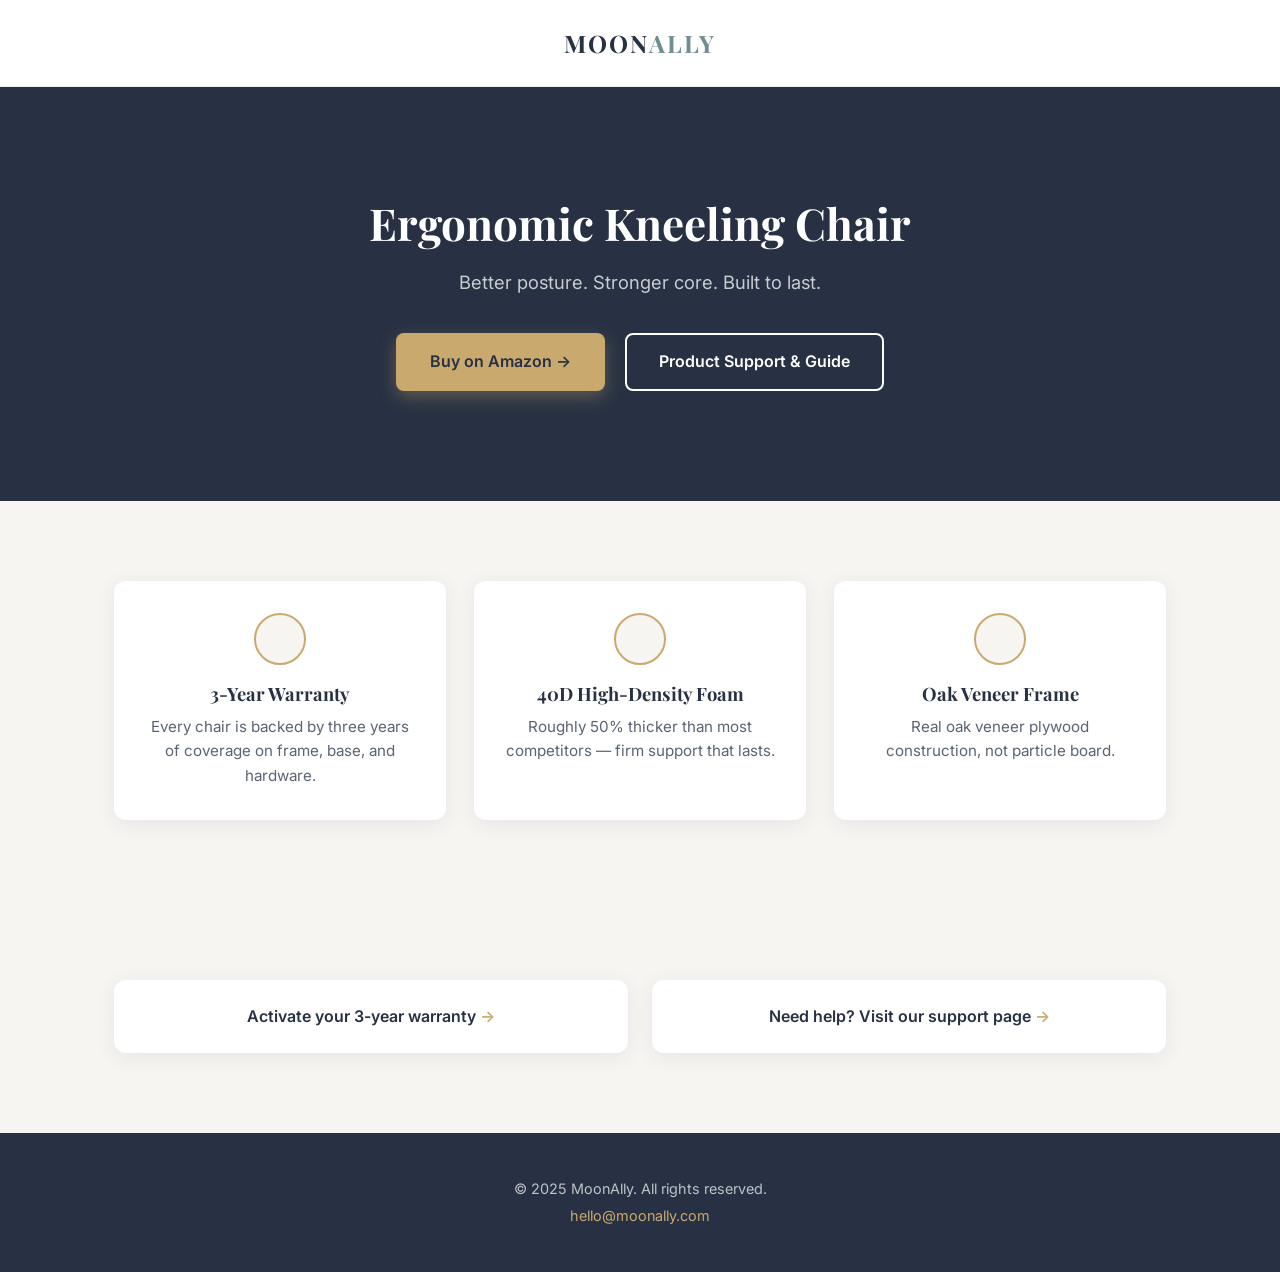
==== index.html @ c6cafbcb "initial site: homepage and support page" ====
<!DOCTYPE html>
<html lang="en">
<head>
<meta charset="UTF-8">
<meta name="viewport" content="width=device-width, initial-scale=1.0">
<title>MoonAlly — Ergonomic Kneeling Chair</title>
<meta name="description" content="MoonAlly ergonomic kneeling chairs. Better posture. Stronger core. Built to last.">
<link rel="preconnect" href="https://fonts.googleapis.com">
<link rel="preconnect" href="https://fonts.gstatic.com" crossorigin>
<link href="https://fonts.googleapis.com/css2?family=Playfair+Display:wght@600;700&family=Inter:wght@400;500;600;700&display=swap" rel="stylesheet">
<link rel="stylesheet" href="style.css">
</head>
<body>

<header class="site-header">
  <div class="container">
    <a href="/" class="logo">
      <span class="logo-moon">MOON</span><span class="logo-ally">ALLY</span>
    </a>
  </div>
</header>

<section class="hero hero-navy">
  <div class="container">
    <h1>Ergonomic Kneeling Chair</h1>
    <p class="subline">Better posture. Stronger core. Built to last.</p>
    <div class="cta-row">
      <a href="#" class="btn btn-primary">Buy on Amazon →</a>
      <a href="/support" class="btn btn-secondary">Product Support &amp; Guide</a>
    </div>
  </div>
</section>

<section>
  <div class="container">
    <div class="card-grid">
      <div class="card icon-card">
        <div class="icon-placeholder"></div>
        <h3>3-Year Warranty</h3>
        <p>Every chair is backed by three years of coverage on frame, base, and hardware.</p>
      </div>
      <div class="card icon-card">
        <div class="icon-placeholder"></div>
        <h3>40D High-Density Foam</h3>
        <p>Roughly 50% thicker than most competitors — firm support that lasts.</p>
      </div>
      <div class="card icon-card">
        <div class="icon-placeholder"></div>
        <h3>Oak Veneer Frame</h3>
        <p>Real oak veneer plywood construction, not particle board.</p>
      </div>
    </div>
  </div>
</section>

<section>
  <div class="container">
    <div class="link-panel">
      <a href="https://warranty.moonally.com">Activate your 3-year warranty <span>→</span></a>
      <a href="/support">Need help? Visit our support page <span>→</span></a>
    </div>
  </div>
</section>

<footer class="site-footer">
  <div class="container">
    <p>© 2025 MoonAlly. All rights reserved.</p>
    <p><a href="mailto:hello@moonally.com">hello@moonally.com</a></p>
  </div>
</footer>

</body>
</html>
---- style.css ----
/* ==========================================================================
   MoonAlly — shared stylesheet
   ========================================================================== */

:root {
  --navy: #273143;
  --sage: #708e92;
  --gold: #c9a96e;
  --bg: #f7f5f2;
  --white: #ffffff;
  --text-muted: #5a6472;
  --shadow: 0 4px 20px rgba(39, 49, 67, 0.08);
  --radius-card: 12px;
  --radius-btn: 8px;
  --max-width: 1100px;
}

* {
  box-sizing: border-box;
}

html {
  scroll-behavior: smooth;
}

body {
  margin: 0;
  font-family: "Inter", -apple-system, BlinkMacSystemFont, "Segoe UI", sans-serif;
  background: var(--bg);
  color: var(--navy);
  line-height: 1.6;
  -webkit-font-smoothing: antialiased;
}

h1, h2, h3, h4 {
  font-family: "Playfair Display", Georgia, serif;
  color: var(--navy);
  margin: 0 0 0.5em;
  line-height: 1.2;
}

p {
  margin: 0 0 1em;
  color: var(--text-muted);
}

a {
  color: inherit;
  text-decoration: none;
}

img {
  max-width: 100%;
  display: block;
}

.container {
  max-width: var(--max-width);
  margin: 0 auto;
  padding: 0 24px;
}

/* ---------- Logo ---------- */

.logo {
  font-family: "Playfair Display", Georgia, serif;
  font-weight: 700;
  font-size: 1.5rem;
  letter-spacing: 0.08em;
  display: inline-flex;
}

.logo .logo-moon {
  color: var(--navy);
}

.logo .logo-ally {
  color: var(--sage);
}

.logo img {
  height: 40px;
  width: auto;
}

/* ---------- Header ---------- */

.site-header {
  background: var(--white);
  padding: 24px 0;
  border-bottom: 1px solid rgba(39, 49, 67, 0.08);
}

.site-header .container {
  display: flex;
  align-items: center;
  justify-content: center;
  position: relative;
  flex-wrap: wrap;
  gap: 16px;
}

.site-header .header-nav {
  position: absolute;
  right: 24px;
  top: 50%;
  transform: translateY(-50%);
  display: flex;
  gap: 28px;
  font-size: 0.95rem;
  font-weight: 500;
}

.site-header .header-nav a {
  color: var(--navy);
  transition: color 0.2s ease;
}

.site-header .header-nav a:hover {
  color: var(--sage);
}

@media (max-width: 640px) {
  .site-header .header-nav {
    position: static;
    transform: none;
    justify-content: center;
    width: 100%;
  }
}

/* ---------- Buttons ---------- */

.btn {
  display: inline-block;
  padding: 14px 32px;
  border-radius: var(--radius-btn);
  font-weight: 600;
  font-size: 1rem;
  text-align: center;
  cursor: pointer;
  border: 2px solid transparent;
  transition: transform 0.15s ease, box-shadow 0.15s ease, background 0.15s ease, color 0.15s ease;
}

.btn:hover {
  transform: translateY(-2px);
}

.btn-primary {
  background: var(--gold);
  color: var(--navy);
  box-shadow: 0 6px 18px rgba(201, 169, 110, 0.35);
}

.btn-primary:hover {
  background: #d6b784;
}

.btn-secondary {
  background: transparent;
  color: var(--white);
  border-color: var(--white);
}

.btn-secondary:hover {
  background: rgba(255, 255, 255, 0.12);
}

.btn-navy {
  background: var(--navy);
  color: var(--white);
}

.btn-navy:hover {
  background: #333f56;
}

.cta-row {
  display: flex;
  gap: 20px;
  justify-content: center;
  flex-wrap: wrap;
  margin-top: 36px;
}

/* ---------- Hero sections ---------- */

.hero {
  padding: 110px 0;
  text-align: center;
}

.hero-navy {
  background: var(--navy);
  color: var(--white);
}

.hero-navy h1 {
  color: var(--white);
}

.hero-navy p {
  color: rgba(255, 255, 255, 0.75);
}

.hero-sage {
  background: var(--sage);
  color: var(--white);
}

.hero-sage h1 {
  color: var(--white);
}

.hero-sage p {
  color: rgba(255, 255, 255, 0.9);
}

.hero h1 {
  font-size: 2.75rem;
  margin-bottom: 0.4em;
}

.hero .subline {
  font-size: 1.15rem;
  max-width: 560px;
  margin: 0 auto;
}

/* ---------- Sections ---------- */

section {
  padding: 80px 0;
}

.section-heading {
  text-align: center;
  margin-bottom: 56px;
}

.section-heading h2 {
  font-size: 2rem;
  margin-bottom: 12px;
}

.section-heading p {
  max-width: 600px;
  margin: 0 auto;
}

.section-dark {
  background: var(--navy);
  color: var(--white);
}

.section-dark .section-heading h2,
.section-dark .section-heading p {
  color: var(--white);
}

.section-dark .section-heading p {
  color: rgba(255, 255, 255, 0.7);
}

.section-sage {
  background: var(--sage);
  color: var(--white);
}

/* ---------- Cards ---------- */

.card-grid {
  display: grid;
  grid-template-columns: repeat(3, 1fr);
  gap: 28px;
}

@media (max-width: 800px) {
  .card-grid {
    grid-template-columns: 1fr;
  }
}

.card {
  background: var(--white);
  border-radius: var(--radius-card);
  box-shadow: var(--shadow);
  padding: 32px 28px;
}

.card h3 {
  font-size: 1.15rem;
  margin-bottom: 10px;
}

.card p {
  margin-bottom: 0;
  font-size: 0.95rem;
}

/* icon card placeholders */

.icon-placeholder {
  width: 52px;
  height: 52px;
  border-radius: 50%;
  background: var(--bg);
  border: 2px solid var(--gold);
  margin: 0 auto 18px;
}

.icon-card {
  text-align: center;
}

/* stat cards (research section) */

.stat-card {
  background: rgba(255, 255, 255, 0.06);
  border: 1px solid rgba(255, 255, 255, 0.15);
  border-radius: var(--radius-card);
  padding: 36px 24px;
  text-align: center;
}

.stat-card .stat-number {
  font-family: "Playfair Display", Georgia, serif;
  font-size: 2.75rem;
  color: var(--gold);
  margin-bottom: 8px;
}

.stat-card .stat-label {
  font-weight: 600;
  color: var(--white);
  margin-bottom: 6px;
}

.stat-card .stat-source {
  font-size: 0.82rem;
  color: rgba(255, 255, 255, 0.6);
  margin-bottom: 0;
}

/* step cards (getting started) */

.step-card .step-label {
  display: inline-block;
  background: var(--bg);
  color: var(--sage);
  font-weight: 700;
  font-size: 0.78rem;
  letter-spacing: 0.06em;
  text-transform: uppercase;
  padding: 6px 14px;
  border-radius: 999px;
  margin-bottom: 16px;
}

/* image placeholders */

.image-placeholder {
  background: linear-gradient(135deg, var(--sage) 0%, var(--navy) 100%);
  border-radius: var(--radius-card);
  min-height: 220px;
}

/* ---------- Links section (homepage) ---------- */

.link-panel {
  display: flex;
  gap: 24px;
  flex-wrap: wrap;
  justify-content: center;
}

.link-panel a {
  background: var(--white);
  border-radius: var(--radius-card);
  box-shadow: var(--shadow);
  padding: 24px 32px;
  font-weight: 600;
  color: var(--navy);
  flex: 1 1 320px;
  text-align: center;
  transition: transform 0.15s ease, box-shadow 0.15s ease;
}

.link-panel a:hover {
  transform: translateY(-3px);
  box-shadow: 0 8px 26px rgba(39, 49, 67, 0.14);
}

.link-panel a span {
  color: var(--gold);
}

/* ---------- Specs grid ---------- */

.specs-grid {
  display: grid;
  grid-template-columns: repeat(2, 1fr);
  gap: 1px;
  background: rgba(39, 49, 67, 0.1);
  border-radius: var(--radius-card);
  overflow: hidden;
  box-shadow: var(--shadow);
}

@media (max-width: 700px) {
  .specs-grid {
    grid-template-columns: 1fr;
  }
}

.spec-item {
  background: var(--white);
  padding: 22px 28px;
  display: flex;
  justify-content: space-between;
  align-items: baseline;
  gap: 16px;
}

.spec-item .spec-label {
  font-weight: 600;
  color: var(--navy);
}

.spec-item .spec-value {
  color: var(--text-muted);
  text-align: right;
}

/* ---------- FAQ accordion ---------- */

.faq-list {
  max-width: 800px;
  margin: 0 auto;
}

.faq-item {
  background: var(--white);
  border-radius: var(--radius-card);
  box-shadow: var(--shadow);
  margin-bottom: 14px;
  overflow: hidden;
}

.faq-question {
  width: 100%;
  background: none;
  border: none;
  text-align: left;
  padding: 22px 28px;
  font-family: "Inter", sans-serif;
  font-size: 1.02rem;
  font-weight: 600;
  color: var(--navy);
  cursor: pointer;
  display: flex;
  justify-content: space-between;
  align-items: center;
  gap: 16px;
}

.faq-question .faq-icon {
  flex-shrink: 0;
  width: 24px;
  height: 24px;
  border-radius: 50%;
  background: var(--bg);
  color: var(--sage);
  display: flex;
  align-items: center;
  justify-content: center;
  font-size: 1.1rem;
  transition: transform 0.25s ease, background 0.25s ease, color 0.25s ease;
}

.faq-item.active .faq-question .faq-icon {
  transform: rotate(45deg);
  background: var(--gold);
  color: var(--navy);
}

.faq-answer {
  max-height: 0;
  overflow: hidden;
  transition: max-height 0.3s ease, padding 0.3s ease;
  padding: 0 28px;
}

.faq-item.active .faq-answer {
  padding: 0 28px 24px;
}

.faq-answer p {
  margin: 0;
  font-size: 0.96rem;
}

/* ---------- Contact section ---------- */

.contact-section {
  text-align: center;
}

.contact-section h2 {
  color: var(--white);
}

.contact-section .contact-links {
  display: flex;
  gap: 20px;
  justify-content: center;
  flex-wrap: wrap;
  margin-top: 32px;
}

/* ---------- Footer ---------- */

.site-footer {
  background: var(--navy);
  color: rgba(255, 255, 255, 0.7);
  text-align: center;
  padding: 40px 0;
  font-size: 0.9rem;
}

.site-footer a {
  color: var(--gold);
}

.site-footer p {
  color: rgba(255, 255, 255, 0.7);
  margin: 4px 0;
}

/* ---------- Utility ---------- */

.text-center {
  text-align: center;
}

@media (max-width: 640px) {
  .hero {
    padding: 72px 0;
  }
  .hero h1 {
    font-size: 2.1rem;
  }
  section {
    padding: 56px 0;
  }
}
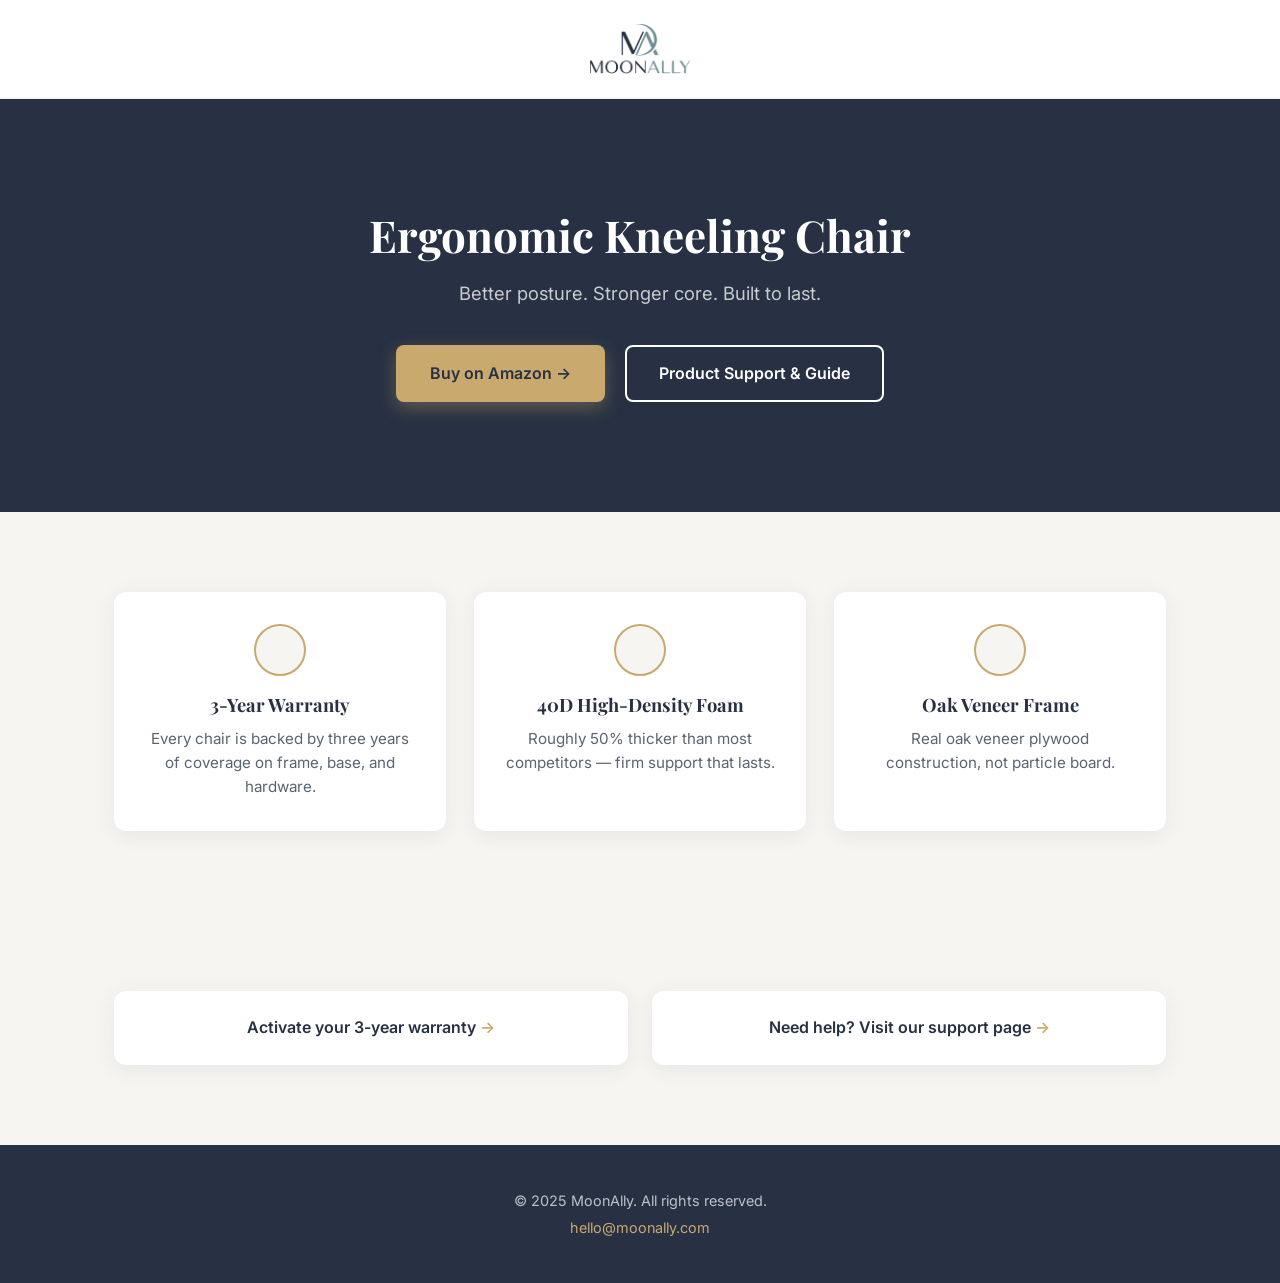
==== commit 5b3f379a: "Replace text logo with logo.png image" ====
--- a/index.html
+++ b/index.html
@@ -15,7 +15,7 @@
 <header class="site-header">
   <div class="container">
     <a href="/" class="logo">
-      <span class="logo-moon">MOON</span><span class="logo-ally">ALLY</span>
+      <img src="/assets/logo.png" alt="MoonAlly" style="height: 50px;">
     </a>
   </div>
 </header>
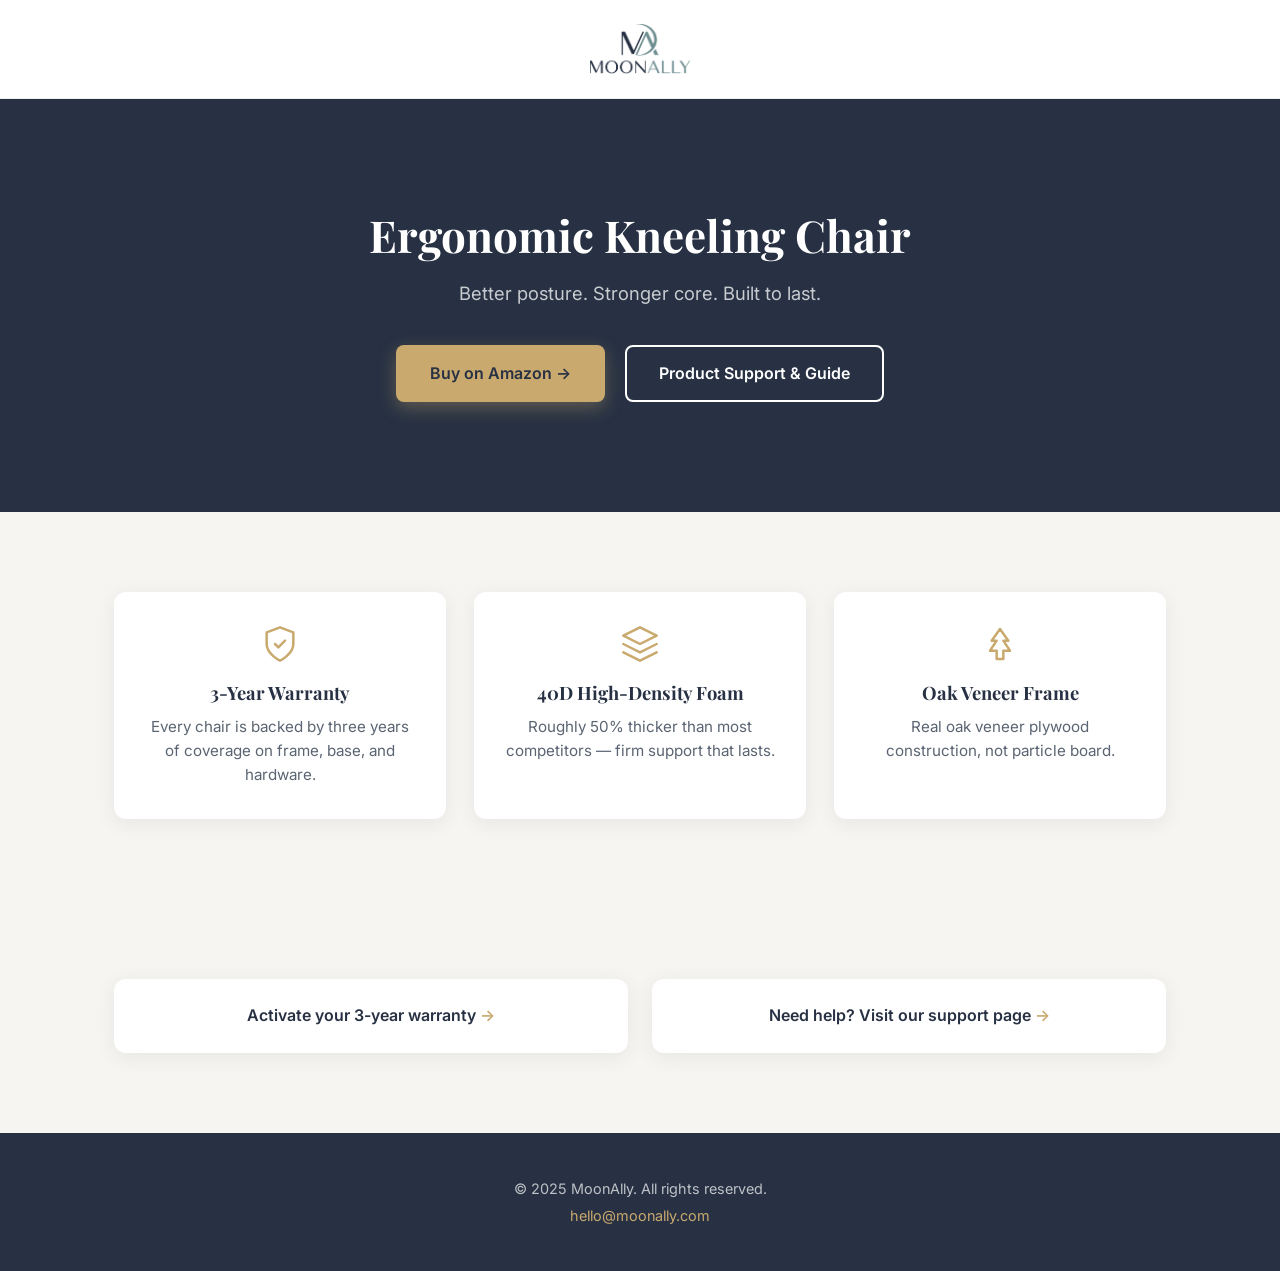
==== commit adb47fe8: "Replace icon placeholders with inline SVG icons" ====
--- a/index.html
+++ b/index.html
@@ -5,6 +5,7 @@
 <meta name="viewport" content="width=device-width, initial-scale=1.0">
 <title>MoonAlly — Ergonomic Kneeling Chair</title>
 <meta name="description" content="MoonAlly ergonomic kneeling chairs. Better posture. Stronger core. Built to last.">
+<link rel="icon" type="image/png" href="/assets/favicon.png">
 <link rel="preconnect" href="https://fonts.googleapis.com">
 <link rel="preconnect" href="https://fonts.gstatic.com" crossorigin>
 <link href="https://fonts.googleapis.com/css2?family=Playfair+Display:wght@600;700&family=Inter:wght@400;500;600;700&display=swap" rel="stylesheet">
@@ -35,17 +36,26 @@
   <div class="container">
     <div class="card-grid">
       <div class="card icon-card">
-        <div class="icon-placeholder"></div>
+        <svg class="icon-svg" xmlns="http://www.w3.org/2000/svg" width="40" height="40" viewBox="0 0 24 24" fill="none" stroke="#c9a96e" stroke-width="1.5" stroke-linecap="round" stroke-linejoin="round">
+          <path d="M12 22s8-4 8-10V5l-8-3-8 3v7c0 6 8 10 8 10z"></path>
+          <polyline points="9 12 11 14 15 10"></polyline>
+        </svg>
         <h3>3-Year Warranty</h3>
         <p>Every chair is backed by three years of coverage on frame, base, and hardware.</p>
       </div>
       <div class="card icon-card">
-        <div class="icon-placeholder"></div>
+        <svg class="icon-svg" xmlns="http://www.w3.org/2000/svg" width="40" height="40" viewBox="0 0 24 24" fill="none" stroke="#c9a96e" stroke-width="1.5" stroke-linecap="round" stroke-linejoin="round">
+          <polygon points="12 2 2 7 12 12 22 7 12 2"></polygon>
+          <polyline points="2 17 12 22 22 17"></polyline>
+          <polyline points="2 12 12 17 22 12"></polyline>
+        </svg>
         <h3>40D High-Density Foam</h3>
         <p>Roughly 50% thicker than most competitors — firm support that lasts.</p>
       </div>
       <div class="card icon-card">
-        <div class="icon-placeholder"></div>
+        <svg class="icon-svg" xmlns="http://www.w3.org/2000/svg" width="40" height="40" viewBox="0 0 24 24" fill="none" stroke="#c9a96e" stroke-width="1.5" stroke-linecap="round" stroke-linejoin="round">
+          <path d="M12 3L7 10h3l-4 6h4v5h4v-5h4l-4-6h3L12 3z"></path>
+        </svg>
         <h3>Oak Veneer Frame</h3>
         <p>Real oak veneer plywood construction, not particle board.</p>
       </div>
--- a/style.css
+++ b/style.css
@@ -299,14 +299,10 @@
   font-size: 0.95rem;
 }
 
-/* icon card placeholders */
-
-.icon-placeholder {
-  width: 52px;
-  height: 52px;
-  border-radius: 50%;
-  background: var(--bg);
-  border: 2px solid var(--gold);
+/* icon card icons */
+
+.icon-svg {
+  display: block;
   margin: 0 auto 18px;
 }
 
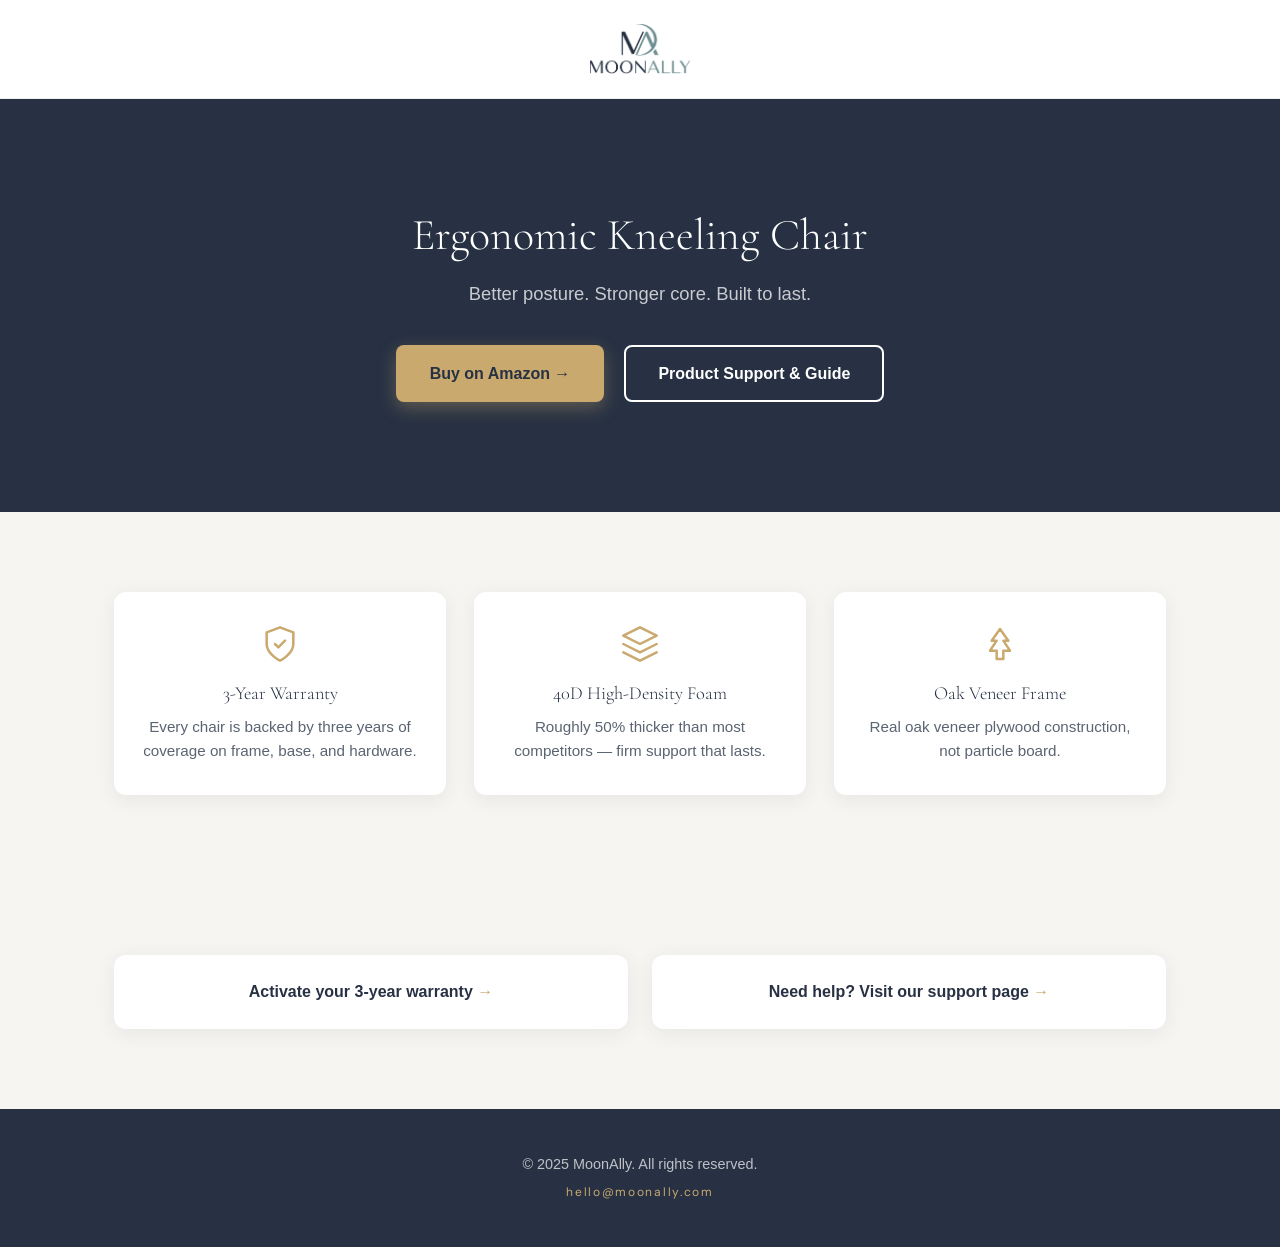
==== commit 53cc232a: "Update typography: Cormorant Garamond headings, DM Sans nav/footer links" ====
--- a/index.html
+++ b/index.html
@@ -6,9 +6,6 @@
 <title>MoonAlly — Ergonomic Kneeling Chair</title>
 <meta name="description" content="MoonAlly ergonomic kneeling chairs. Better posture. Stronger core. Built to last.">
 <link rel="icon" type="image/png" href="/assets/favicon.png">
-<link rel="preconnect" href="https://fonts.googleapis.com">
-<link rel="preconnect" href="https://fonts.gstatic.com" crossorigin>
-<link href="https://fonts.googleapis.com/css2?family=Playfair+Display:wght@600;700&family=Inter:wght@400;500;600;700&display=swap" rel="stylesheet">
 <link rel="stylesheet" href="style.css">
 </head>
 <body>
--- a/style.css
+++ b/style.css
@@ -1,6 +1,8 @@
 /* ==========================================================================
    MoonAlly — shared stylesheet
    ========================================================================== */
+
+@import url('https://fonts.googleapis.com/css2?family=Cormorant+Garamond:ital,wght@0,300;0,400;1,300;1,400&family=DM+Sans:wght@400;500&display=swap');
 
 :root {
   --navy: #273143;
@@ -32,8 +34,16 @@
   -webkit-font-smoothing: antialiased;
 }
 
-h1, h2, h3, h4 {
-  font-family: "Playfair Display", Georgia, serif;
+h1, h2, h3 {
+  font-family: 'Cormorant Garamond', serif;
+  font-weight: 300;
+  color: var(--navy);
+  margin: 0 0 0.5em;
+  line-height: 1.2;
+}
+
+h4 {
+  font-family: Georgia, serif;
   color: var(--navy);
   margin: 0 0 0.5em;
   line-height: 1.2;
@@ -107,11 +117,13 @@
   transform: translateY(-50%);
   display: flex;
   gap: 28px;
-  font-size: 0.95rem;
-  font-weight: 500;
 }
 
 .site-header .header-nav a {
+  font-family: 'DM Sans', sans-serif;
+  font-size: 12px;
+  letter-spacing: 1.7px;
+  text-transform: uppercase;
   color: var(--navy);
   transition: color 0.2s ease;
 }
@@ -526,6 +538,9 @@
 }
 
 .site-footer a {
+  font-family: 'DM Sans', sans-serif;
+  font-size: 12px;
+  letter-spacing: 1.7px;
   color: var(--gold);
 }
 
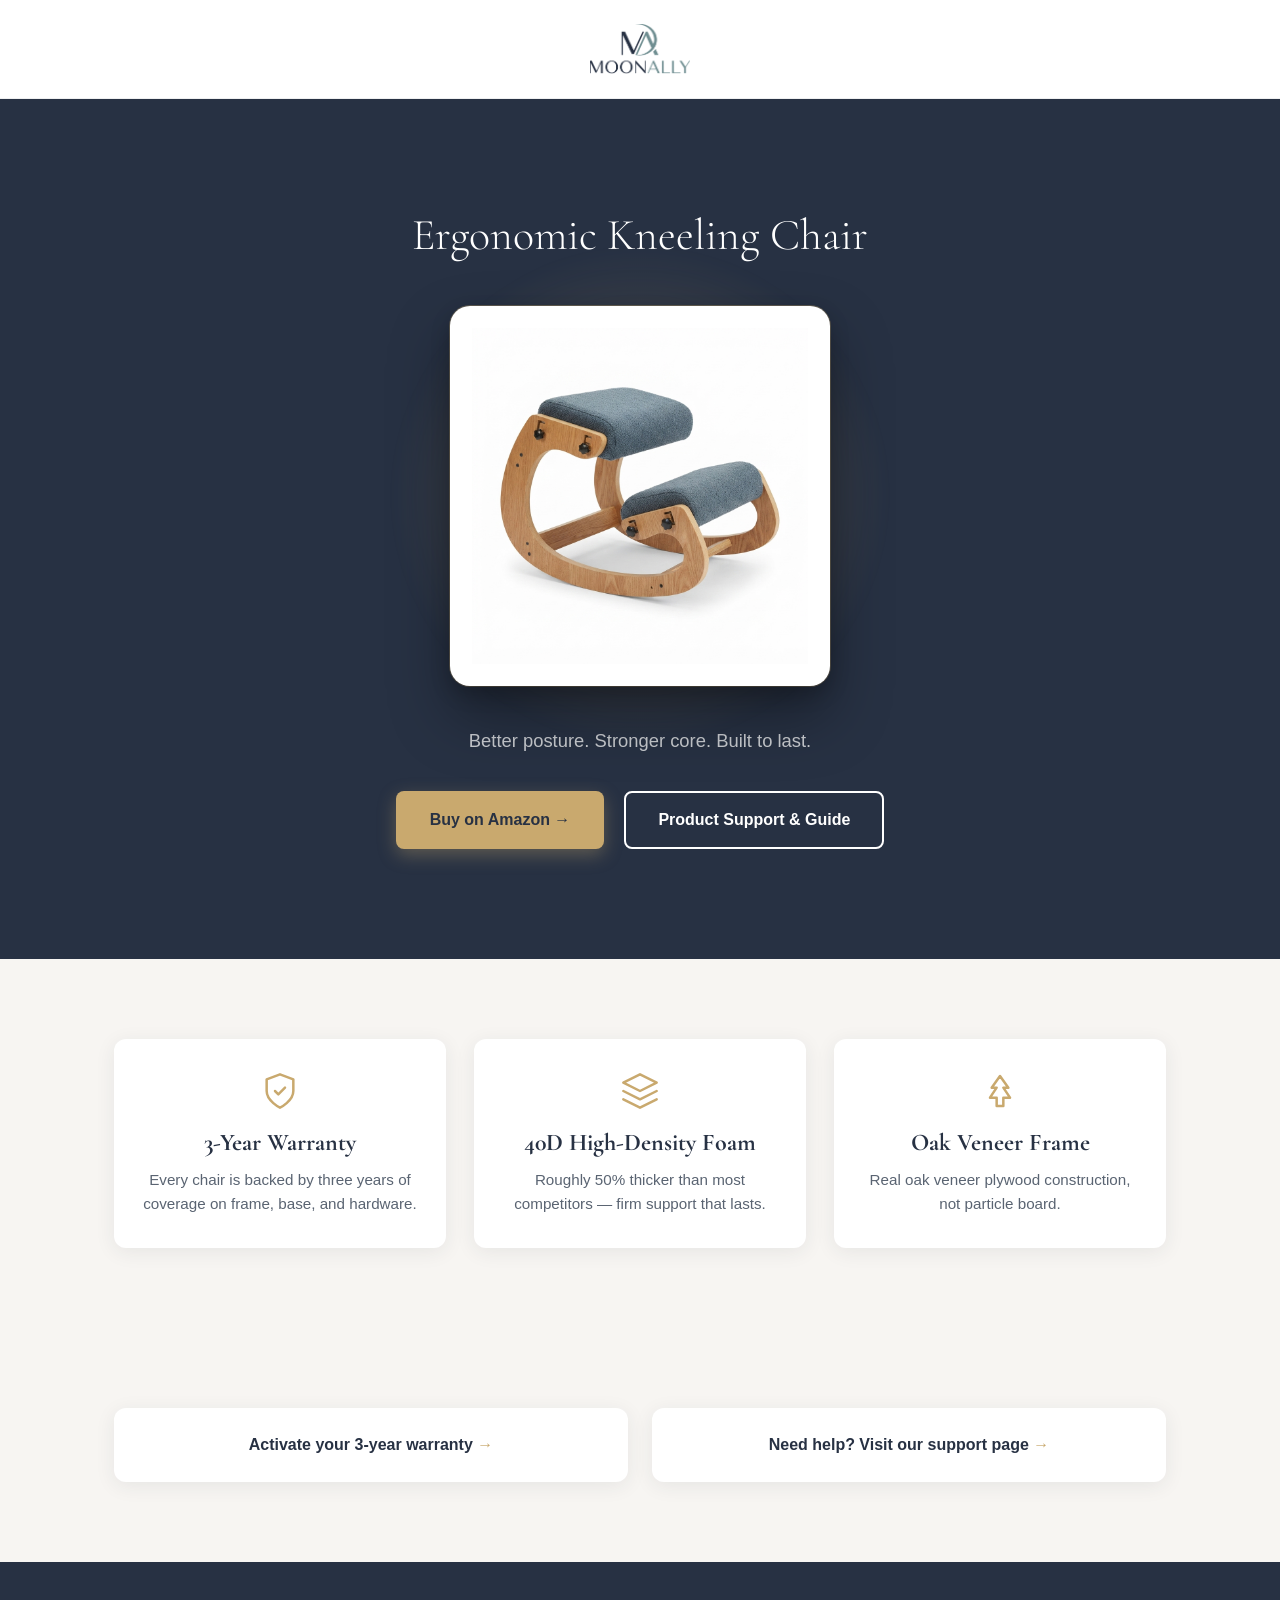
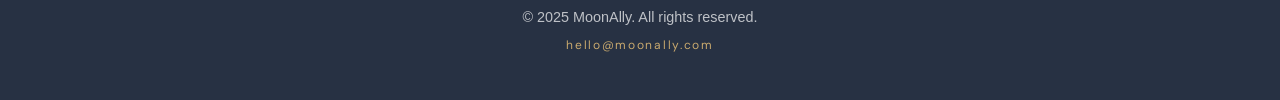
==== commit 4cfb96db: "Add product photo to hero with spotlight card treatment" ====
--- a/index.html
+++ b/index.html
@@ -21,6 +21,9 @@
 <section class="hero hero-navy">
   <div class="container">
     <h1>Ergonomic Kneeling Chair</h1>
+    <div class="hero-product">
+      <img class="hero-product-img" src="assets/product-picture.jpeg" alt="MoonAlly ergonomic kneeling chair with oak veneer frame and slate blue bouclé upholstery">
+    </div>
     <p class="subline">Better posture. Stronger core. Built to last.</p>
     <div class="cta-row">
       <a href="#" class="btn btn-primary">Buy on Amazon →</a>
--- a/style.css
+++ b/style.css
@@ -240,6 +240,47 @@
   margin: 0 auto;
 }
 
+.hero-product {
+  position: relative;
+  width: min(380px, 78%);
+  margin: 44px auto 40px;
+}
+
+.hero-product::before {
+  content: "";
+  position: absolute;
+  inset: -18%;
+  background: radial-gradient(circle, rgba(201, 169, 110, 0.32) 0%, rgba(201, 169, 110, 0) 68%);
+  filter: blur(6px);
+  z-index: 0;
+}
+
+.hero-product-img {
+  position: relative;
+  z-index: 1;
+  display: block;
+  width: 100%;
+  background: var(--white);
+  border-radius: 20px;
+  padding: 22px;
+  box-shadow:
+    0 30px 60px rgba(0, 0, 0, 0.35),
+    0 8px 20px rgba(0, 0, 0, 0.2),
+    0 0 0 1px rgba(201, 169, 110, 0.35);
+}
+
+@media (max-width: 640px) {
+  .hero-product {
+    width: min(280px, 82%);
+    margin: 32px auto 28px;
+  }
+
+  .hero-product-img {
+    padding: 16px;
+    border-radius: 16px;
+  }
+}
+
 /* ---------- Sections ---------- */
 
 section {
@@ -302,8 +343,9 @@
 }
 
 .card h3 {
-  font-size: 1.15rem;
+  font-size: 1.50rem;
   margin-bottom: 10px;
+  font-weight: 900;
 }
 
 .card p {
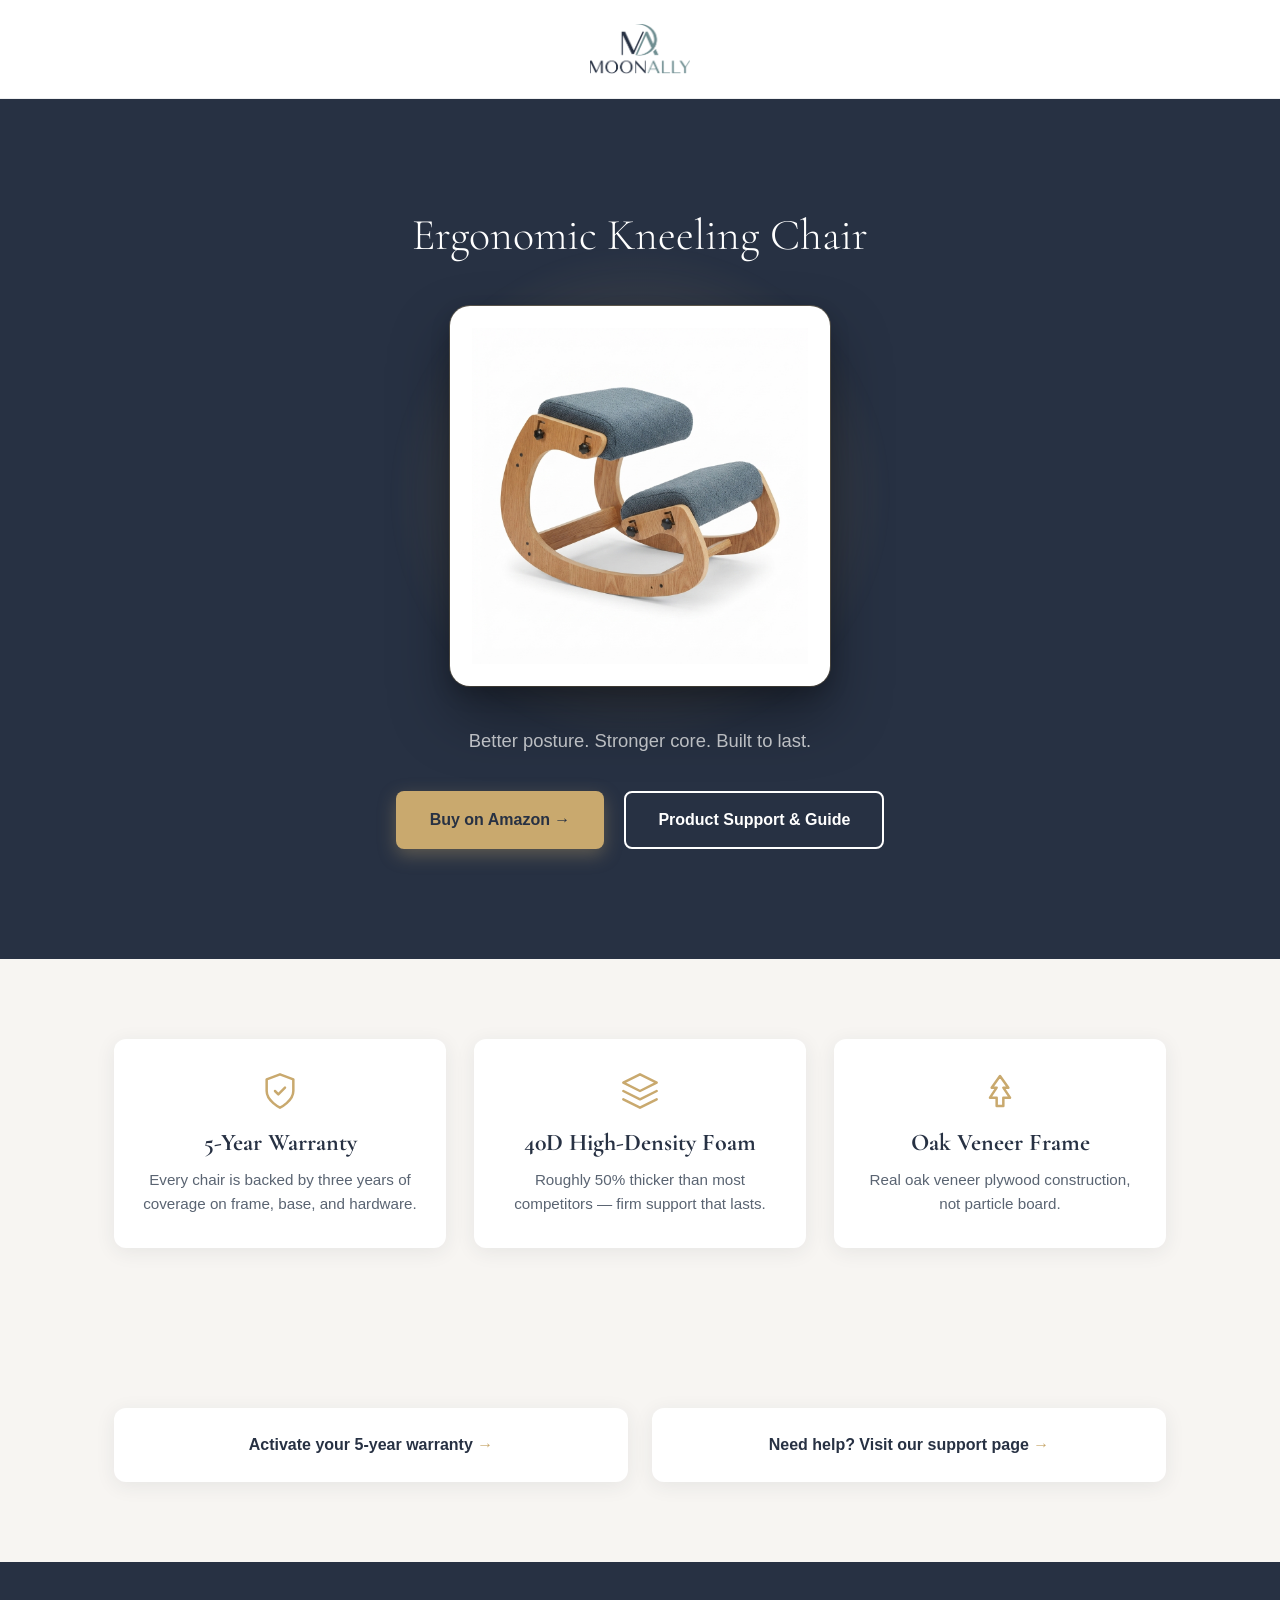
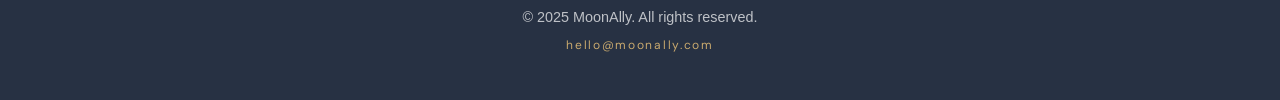
==== commit f5ad335f: "edit of warranty duration texts" ====
--- a/index.html
+++ b/index.html
@@ -40,7 +40,7 @@
           <path d="M12 22s8-4 8-10V5l-8-3-8 3v7c0 6 8 10 8 10z"></path>
           <polyline points="9 12 11 14 15 10"></polyline>
         </svg>
-        <h3>3-Year Warranty</h3>
+        <h3>5-Year Warranty</h3>
         <p>Every chair is backed by three years of coverage on frame, base, and hardware.</p>
       </div>
       <div class="card icon-card">
@@ -66,7 +66,7 @@
 <section>
   <div class="container">
     <div class="link-panel">
-      <a href="https://warranty.moonally.com">Activate your 3-year warranty <span>→</span></a>
+      <a href="https://warranty.moonally.com">Activate your 5-year warranty <span>→</span></a>
       <a href="/support">Need help? Visit our support page <span>→</span></a>
     </div>
   </div>
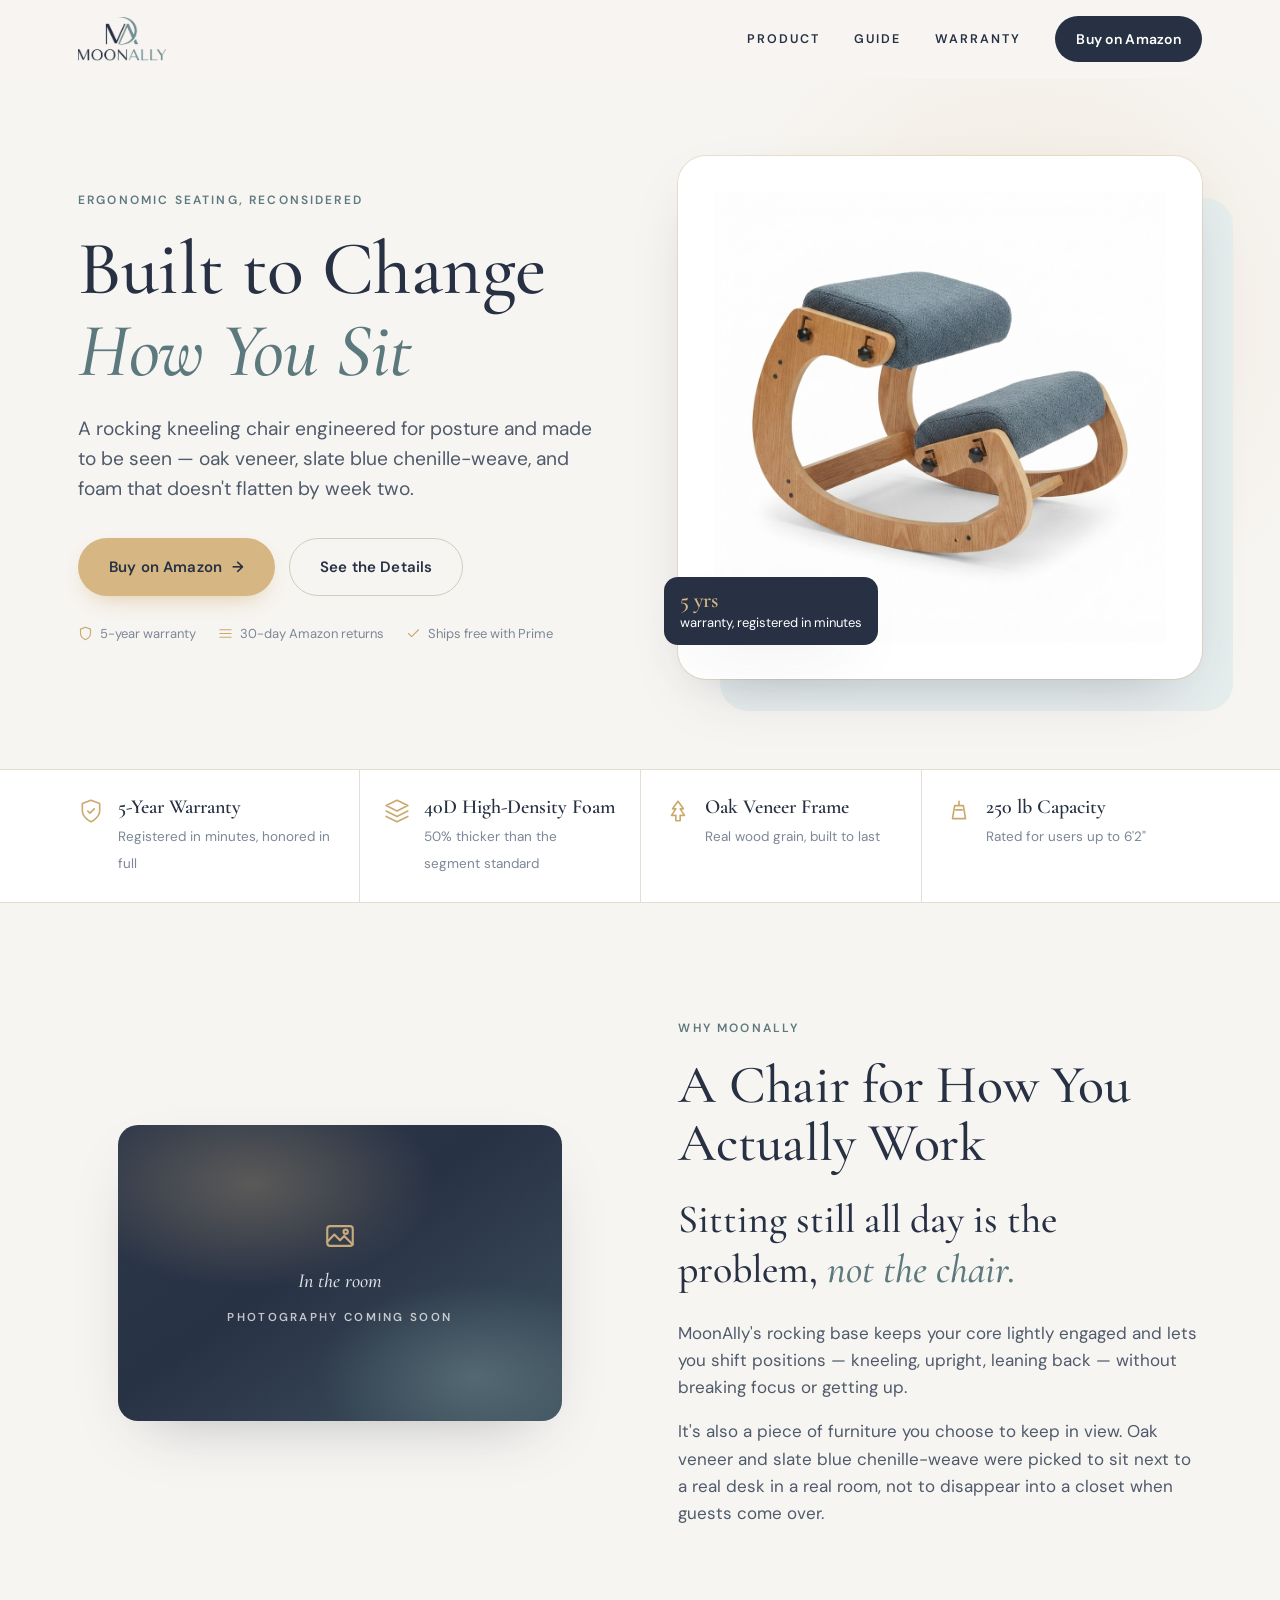
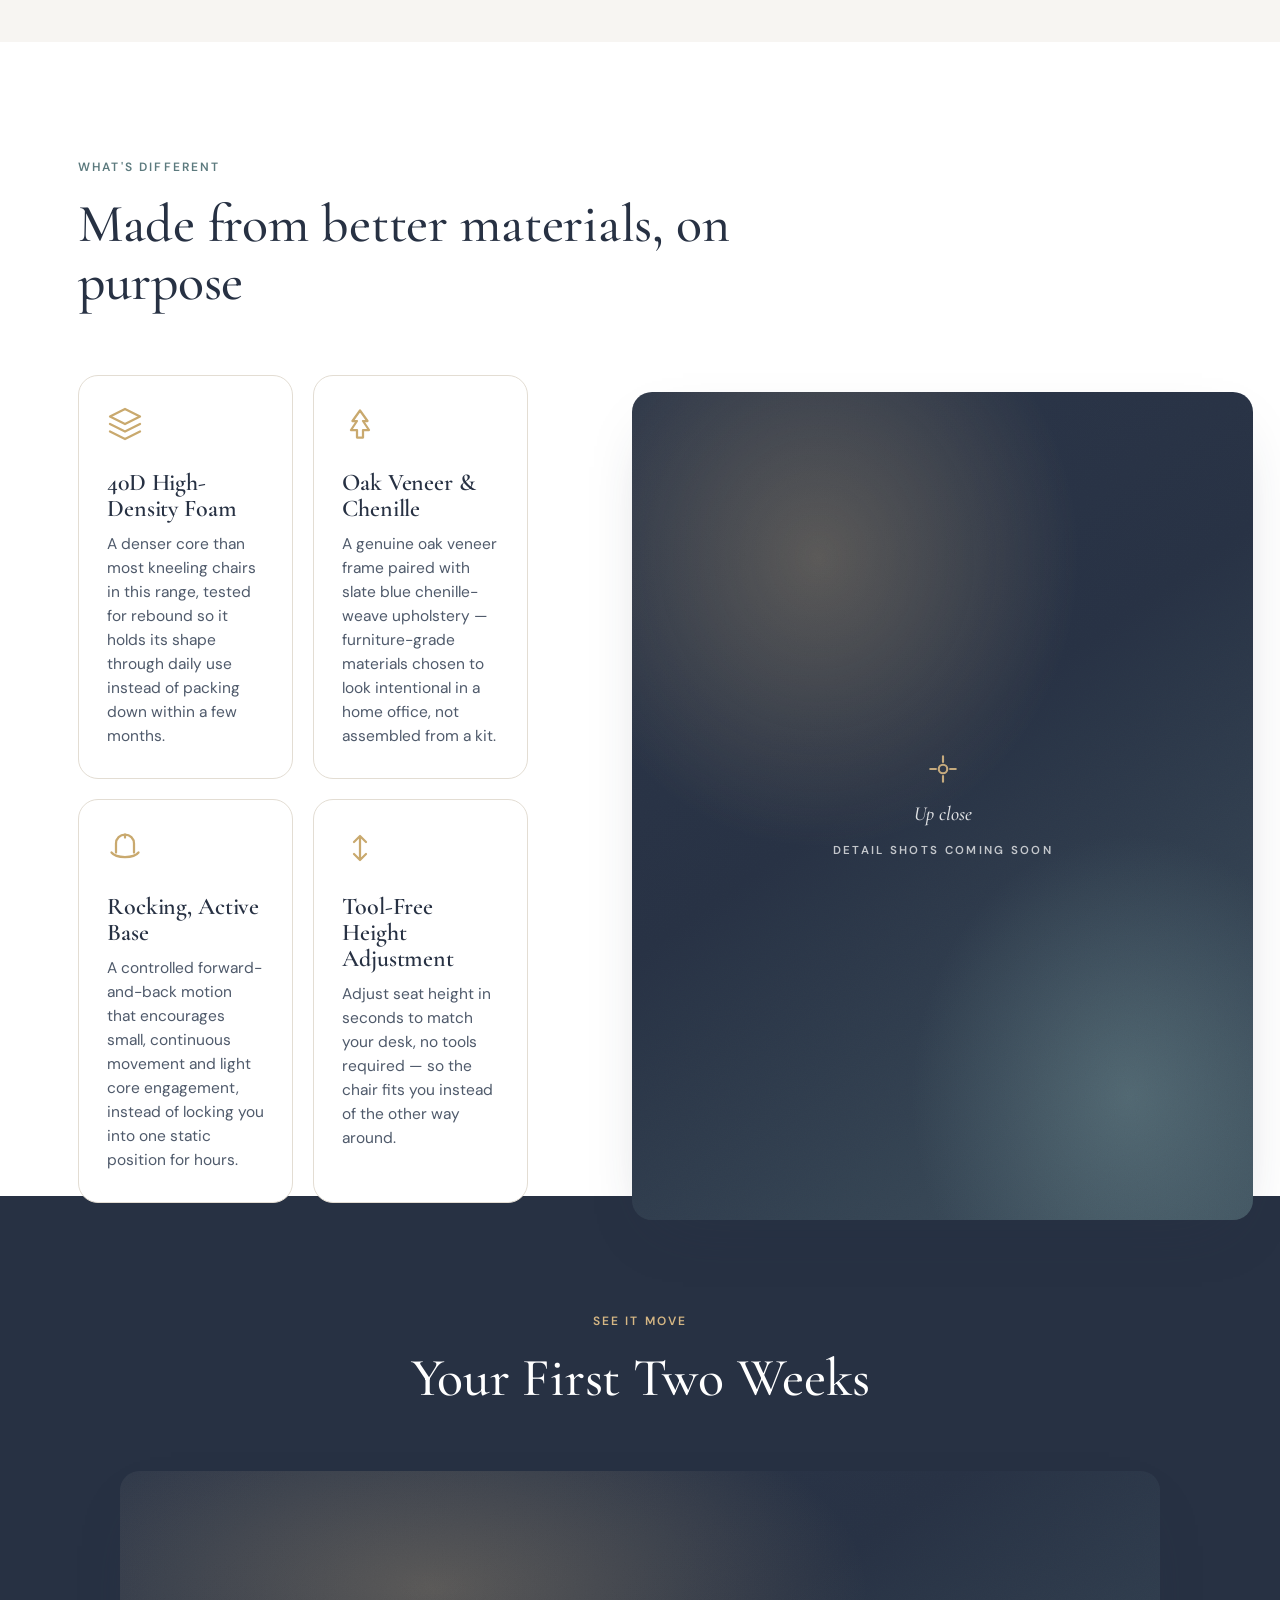
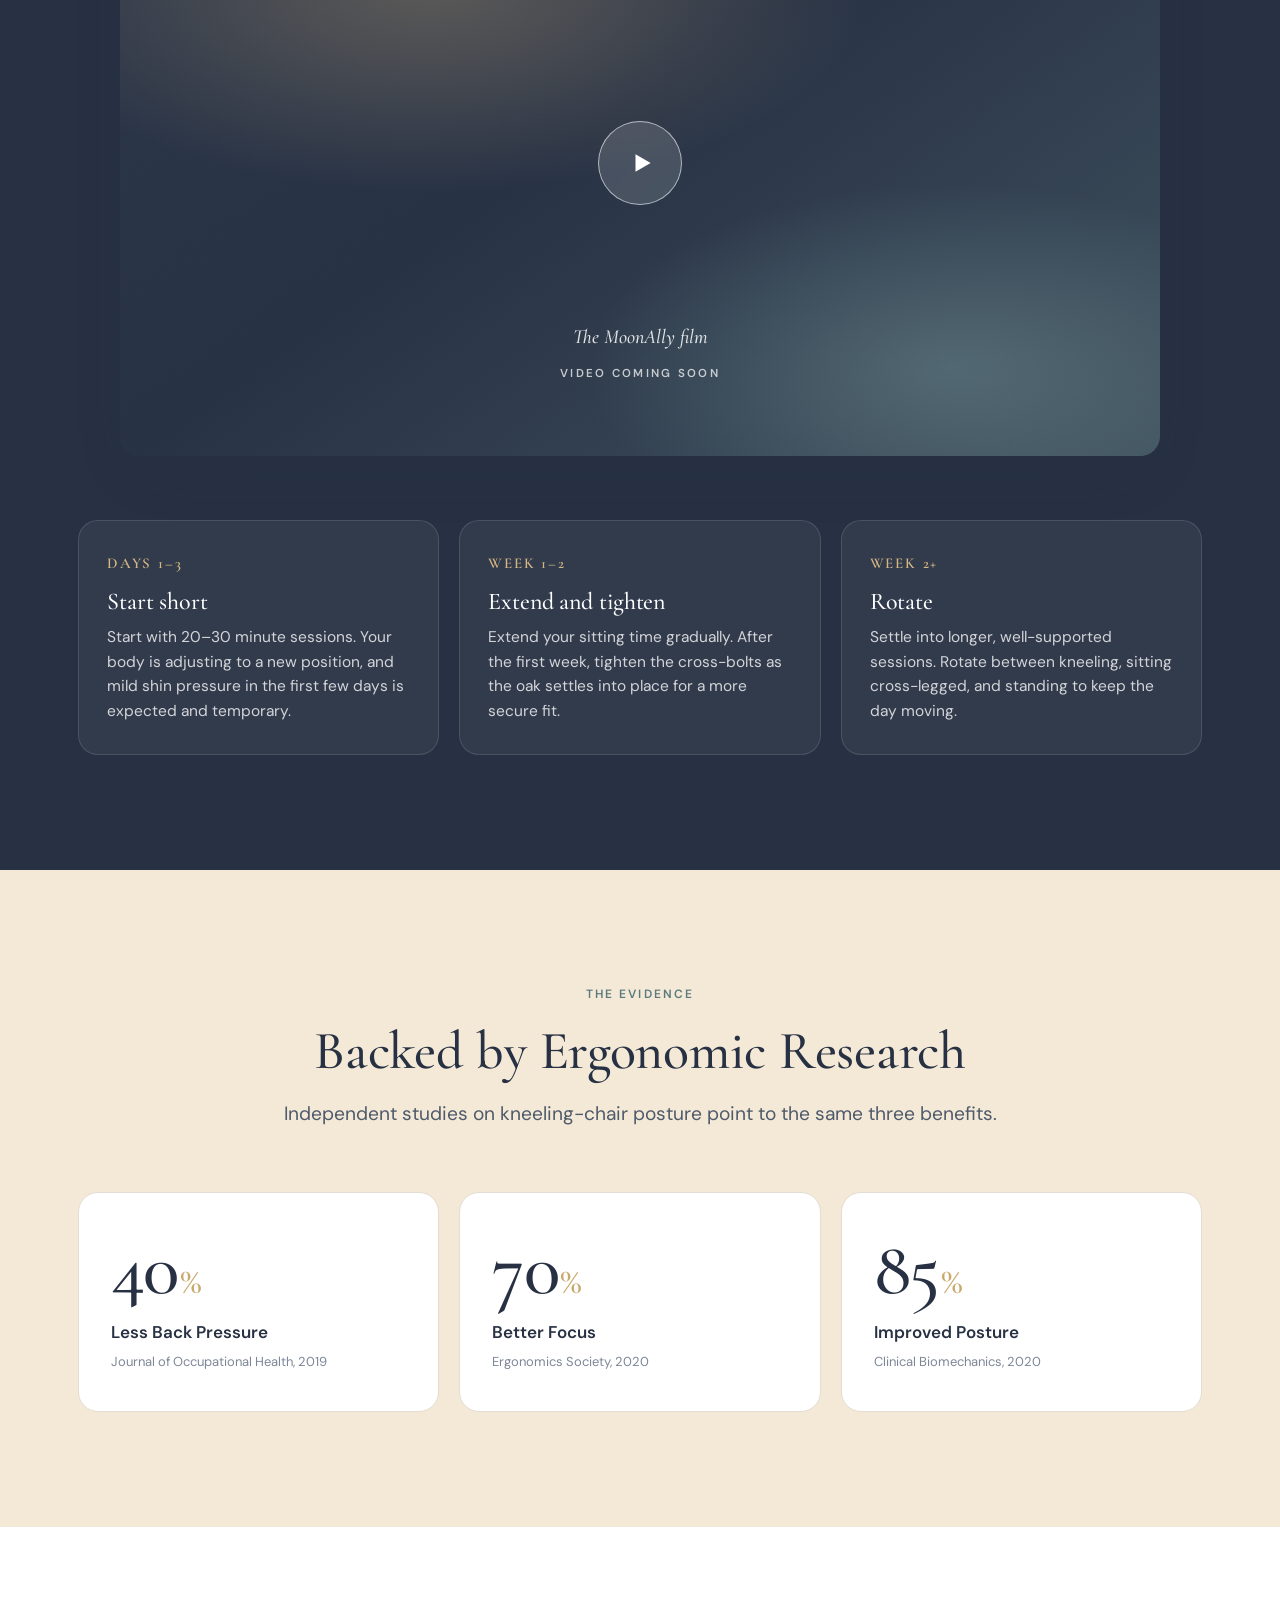
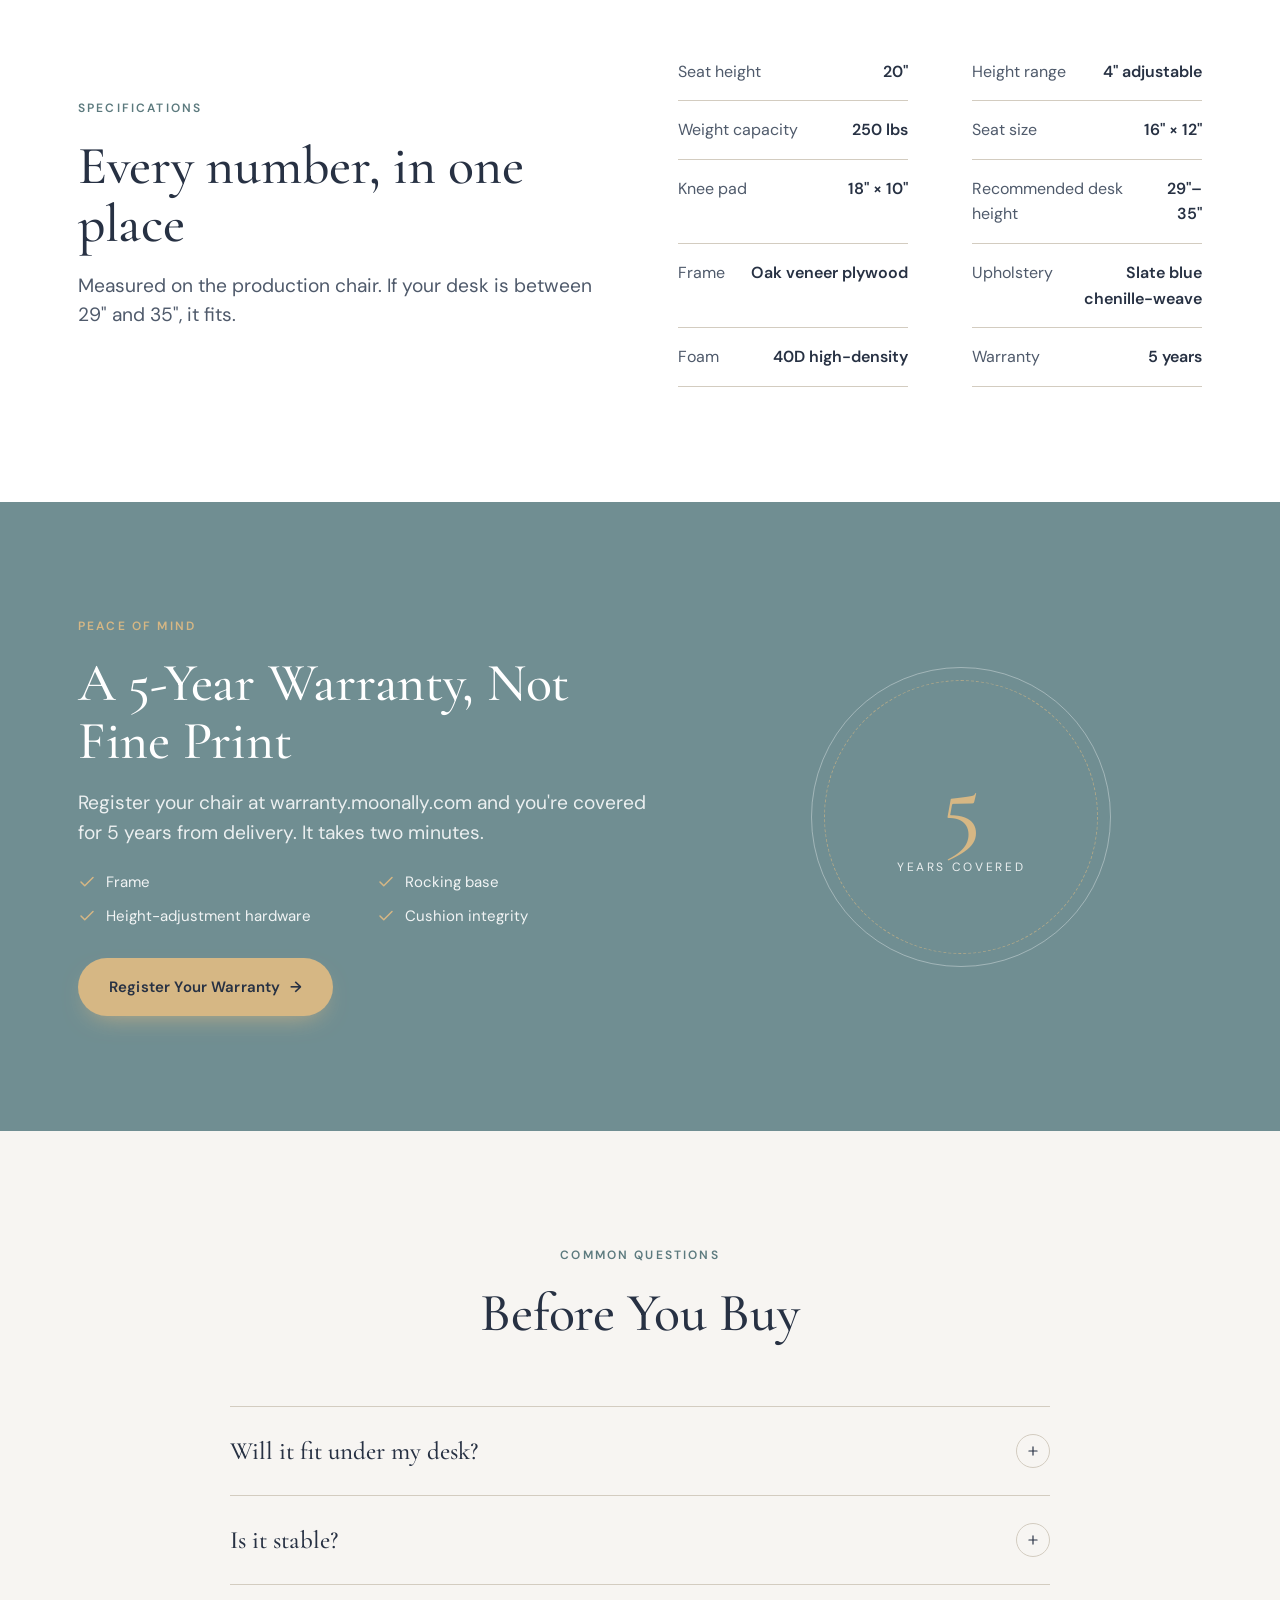
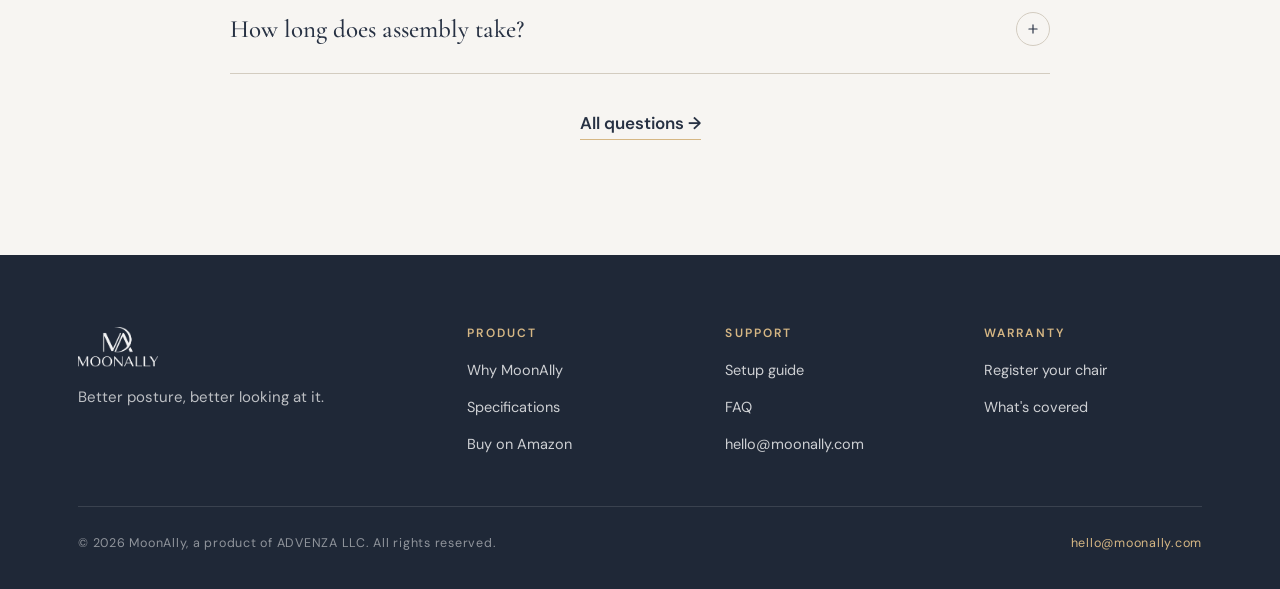
==== commit 440dbfac: "Refonte du site : design éditorial MoonAlly, copy Hugo Hook, placeholders média prêts à remplacer He" ====
--- a/index.html
+++ b/index.html
@@ -3,81 +3,244 @@
 <head>
 <meta charset="UTF-8">
 <meta name="viewport" content="width=device-width, initial-scale=1.0">
-<title>MoonAlly — Ergonomic Kneeling Chair</title>
-<meta name="description" content="MoonAlly ergonomic kneeling chairs. Better posture. Stronger core. Built to last.">
+<title>MoonAlly — Ergonomic Rocking Kneeling Chair</title>
+<meta name="description" content="A rocking kneeling chair engineered for posture and made to be seen — oak veneer frame, slate blue chenille-weave, 40D high-density foam. 5-year warranty.">
+<meta property="og:title" content="MoonAlly — Built to Change How You Sit">
+<meta property="og:description" content="Oak veneer, slate blue chenille-weave, and foam that doesn't flatten by week two. 5-year warranty.">
+<meta property="og:image" content="https://www.moonally.com/assets/product-picture.jpeg">
 <link rel="icon" type="image/png" href="/assets/favicon.png">
-<link rel="stylesheet" href="style.css">
+<link rel="stylesheet" href="/style.css?v=20260917a">
 </head>
 <body>
 
 <header class="site-header">
-  <div class="container">
-    <a href="/" class="logo">
-      <img src="/assets/logo.png" alt="MoonAlly" style="height: 50px;">
-    </a>
+  <div class="container bar">
+    <a href="/" class="logo" aria-label="MoonAlly home"><img src="/assets/logo.png" alt="MoonAlly"></a>
+    <button class="nav-toggle" aria-label="Menu" aria-expanded="false"><span></span><span></span><span></span></button>
+    <nav class="site-nav">
+      <a href="#product">Product</a>
+      <a href="/support/">Guide</a>
+      <a href="https://warranty.moonally.com">Warranty</a>
+      <a href="https://www.amazon.com/dp/B0HGMM4F28" class="btn btn-navy btn-sm" target="_blank" rel="noopener">Buy on Amazon</a>
+    </nav>
   </div>
 </header>
 
-<section class="hero hero-navy">
-  <div class="container">
-    <h1>Ergonomic Kneeling Chair</h1>
-    <div class="hero-product">
-      <img class="hero-product-img" src="assets/product-picture.jpeg" alt="MoonAlly ergonomic kneeling chair with oak veneer frame and slate blue bouclé upholstery">
-    </div>
-    <p class="subline">Better posture. Stronger core. Built to last.</p>
-    <div class="cta-row">
-      <a href="#" class="btn btn-primary">Buy on Amazon →</a>
-      <a href="/support" class="btn btn-secondary">Product Support &amp; Guide</a>
-    </div>
-  </div>
-</section>
-
-<section>
-  <div class="container">
-    <div class="card-grid">
-      <div class="card icon-card">
-        <svg class="icon-svg" xmlns="http://www.w3.org/2000/svg" width="40" height="40" viewBox="0 0 24 24" fill="none" stroke="#c9a96e" stroke-width="1.5" stroke-linecap="round" stroke-linejoin="round">
-          <path d="M12 22s8-4 8-10V5l-8-3-8 3v7c0 6 8 10 8 10z"></path>
-          <polyline points="9 12 11 14 15 10"></polyline>
-        </svg>
-        <h3>5-Year Warranty</h3>
-        <p>Every chair is backed by three years of coverage on frame, base, and hardware.</p>
-      </div>
-      <div class="card icon-card">
-        <svg class="icon-svg" xmlns="http://www.w3.org/2000/svg" width="40" height="40" viewBox="0 0 24 24" fill="none" stroke="#c9a96e" stroke-width="1.5" stroke-linecap="round" stroke-linejoin="round">
-          <polygon points="12 2 2 7 12 12 22 7 12 2"></polygon>
-          <polyline points="2 17 12 22 22 17"></polyline>
-          <polyline points="2 12 12 17 22 12"></polyline>
-        </svg>
-        <h3>40D High-Density Foam</h3>
-        <p>Roughly 50% thicker than most competitors — firm support that lasts.</p>
-      </div>
-      <div class="card icon-card">
-        <svg class="icon-svg" xmlns="http://www.w3.org/2000/svg" width="40" height="40" viewBox="0 0 24 24" fill="none" stroke="#c9a96e" stroke-width="1.5" stroke-linecap="round" stroke-linejoin="round">
-          <path d="M12 3L7 10h3l-4 6h4v5h4v-5h4l-4-6h3L12 3z"></path>
-        </svg>
-        <h3>Oak Veneer Frame</h3>
-        <p>Real oak veneer plywood construction, not particle board.</p>
-      </div>
-    </div>
-  </div>
-</section>
-
-<section>
-  <div class="container">
-    <div class="link-panel">
-      <a href="https://warranty.moonally.com">Activate your 5-year warranty <span>→</span></a>
-      <a href="/support">Need help? Visit our support page <span>→</span></a>
+<!-- Hero -->
+<section class="hero">
+  <div class="container split">
+    <div class="reveal">
+      <span class="eyebrow">Ergonomic Seating, Reconsidered</span>
+      <h1>Built to Change <em>How You Sit</em></h1>
+      <p class="lead">A rocking kneeling chair engineered for posture and made to be seen — oak veneer, slate blue chenille-weave, and foam that doesn't flatten by week two.</p>
+      <div class="cta-row">
+        <a href="https://www.amazon.com/dp/B0HGMM4F28" class="btn btn-primary" target="_blank" rel="noopener">Buy on Amazon <span class="arrow">→</span></a>
+        <a href="#product" class="btn btn-outline">See the Details</a>
+      </div>
+      <div class="trust">
+        <span><svg viewBox="0 0 24 24" fill="none" stroke-width="1.8" stroke-linecap="round" stroke-linejoin="round"><path d="M12 22s8-4 8-10V5l-8-3-8 3v7c0 6 8 10 8 10z"/></svg>5-year warranty</span>
+        <span><svg viewBox="0 0 24 24" fill="none" stroke-width="1.8" stroke-linecap="round" stroke-linejoin="round"><path d="M3 12h18M3 6h18M3 18h18"/></svg>30-day Amazon returns</span>
+        <span><svg viewBox="0 0 24 24" fill="none" stroke-width="1.8" stroke-linecap="round" stroke-linejoin="round"><path d="M4 12l5 5L20 6"/></svg>Ships free with Prime</span>
+      </div>
+    </div>
+    <div class="hero-visual reveal d1">
+      <div class="product">
+        <img src="/assets/product-picture.jpeg" alt="MoonAlly kneeling chair in slate blue chenille-weave with oak veneer frame and rocking base" width="1024" height="1024">
+      </div>
+      <div class="tag"><b>5 yrs</b>warranty, registered in minutes</div>
+    </div>
+  </div>
+</section>
+
+<!-- Proof bar -->
+<div class="proof">
+  <div class="container grid">
+    <div class="item"><svg viewBox="0 0 24 24" fill="none" stroke-width="1.5" stroke-linecap="round" stroke-linejoin="round"><path d="M12 22s8-4 8-10V5l-8-3-8 3v7c0 6 8 10 8 10z"/><path d="M9 12l2 2 4-4"/></svg><div><b>5-Year Warranty</b><span>Registered in minutes, honored in full</span></div></div>
+    <div class="item"><svg viewBox="0 0 24 24" fill="none" stroke-width="1.5" stroke-linecap="round" stroke-linejoin="round"><path d="M12 2L2 7l10 5 10-5-10-5z"/><path d="M2 17l10 5 10-5M2 12l10 5 10-5"/></svg><div><b>40D High-Density Foam</b><span>50% thicker than the segment standard</span></div></div>
+    <div class="item"><svg viewBox="0 0 24 24" fill="none" stroke-width="1.5" stroke-linecap="round" stroke-linejoin="round"><path d="M12 3L7 10h3l-4 6h4v5h4v-5h4l-4-6h3L12 3z"/></svg><div><b>Oak Veneer Frame</b><span>Real wood grain, built to last</span></div></div>
+    <div class="item"><svg viewBox="0 0 24 24" fill="none" stroke-width="1.5" stroke-linecap="round" stroke-linejoin="round"><path d="M12 3v4M8 7h8l2 12H6L8 7z"/><path d="M9 11h6"/></svg><div><b>250 lb Capacity</b><span>Rated for users up to 6'2"</span></div></div>
+  </div>
+</div>
+
+<!-- Story -->
+<section class="story" id="product">
+  <div class="container split">
+    <figure class="media r-32 reveal" aria-label="Lifestyle photo placeholder">
+      <div class="ph"><svg viewBox="0 0 24 24" fill="none" stroke-width="1.5" stroke-linecap="round" stroke-linejoin="round"><rect x="3" y="5" width="18" height="14" rx="2"/><path d="M3 16l5-5 4 4 3-3 6 6"/><circle cx="16" cy="9" r="1.5"/></svg><em>In the room</em><span>Photography coming soon</span></div>
+    </figure>
+    <div class="reveal d1">
+      <span class="eyebrow">Why MoonAlly</span>
+      <h2>A Chair for How You Actually Work</h2>
+      <p class="statement" style="margin-top:22px">Sitting still all day is the problem, <em>not the chair.</em></p>
+      <p>MoonAlly's rocking base keeps your core lightly engaged and lets you shift positions — kneeling, upright, leaning back — without breaking focus or getting up.</p>
+      <p>It's also a piece of furniture you choose to keep in view. Oak veneer and slate blue chenille-weave were picked to sit next to a real desk in a real room, not to disappear into a closet when guests come over.</p>
+    </div>
+  </div>
+</section>
+
+<!-- Features -->
+<section class="features band-white">
+  <div class="container">
+    <div class="section-head reveal">
+      <span class="eyebrow">What's Different</span>
+      <h2>Made from better materials, on purpose</h2>
+    </div>
+    <div class="layout">
+      <div class="cards">
+        <div class="feature reveal">
+          <svg viewBox="0 0 24 24" fill="none" stroke-width="1.5" stroke-linecap="round" stroke-linejoin="round"><path d="M12 2L2 7l10 5 10-5-10-5z"/><path d="M2 17l10 5 10-5M2 12l10 5 10-5"/></svg>
+          <h3>40D High-Density Foam</h3>
+          <p>A denser core than most kneeling chairs in this range, tested for rebound so it holds its shape through daily use instead of packing down within a few months.</p>
+        </div>
+        <div class="feature reveal d1">
+          <svg viewBox="0 0 24 24" fill="none" stroke-width="1.5" stroke-linecap="round" stroke-linejoin="round"><path d="M12 3L7 10h3l-4 6h4v5h4v-5h4l-4-6h3L12 3z"/></svg>
+          <h3>Oak Veneer &amp; Chenille</h3>
+          <p>A genuine oak veneer frame paired with slate blue chenille-weave upholstery — furniture-grade materials chosen to look intentional in a home office, not assembled from a kit.</p>
+        </div>
+        <div class="feature reveal d2">
+          <svg viewBox="0 0 24 24" fill="none" stroke-width="1.5" stroke-linecap="round" stroke-linejoin="round"><path d="M3 15c3 4 15 4 18 0"/><path d="M6 15V9a6 6 0 0 1 12 0v6"/><path d="M12 3v2"/></svg>
+          <h3>Rocking, Active Base</h3>
+          <p>A controlled forward-and-back motion that encourages small, continuous movement and light core engagement, instead of locking you into one static position for hours.</p>
+        </div>
+        <div class="feature reveal d3">
+          <svg viewBox="0 0 24 24" fill="none" stroke-width="1.5" stroke-linecap="round" stroke-linejoin="round"><path d="M12 4v16M8 8l4-4 4 4M8 16l4 4 4-4"/></svg>
+          <h3>Tool-Free Height Adjustment</h3>
+          <p>Adjust seat height in seconds to match your desk, no tools required — so the chair fits you instead of the other way around.</p>
+        </div>
+      </div>
+      <div class="visual reveal d1">
+        <figure class="media r-34" aria-label="Detail photo placeholder">
+          <div class="ph"><svg viewBox="0 0 24 24" fill="none" stroke-width="1.5" stroke-linecap="round" stroke-linejoin="round"><circle cx="12" cy="12" r="3"/><path d="M3 12h4M17 12h4M12 3v4M12 17v4"/></svg><em>Up close</em><span>Detail shots coming soon</span></div>
+        </figure>
+      </div>
+    </div>
+  </div>
+</section>
+
+<!-- Film + first two weeks -->
+<section class="film band-navy on-dark">
+  <div class="container">
+    <div class="section-head center reveal">
+      <span class="eyebrow">See It Move</span>
+      <h2>Your First Two Weeks</h2>
+    </div>
+    <figure class="media r-169 reveal" aria-label="Product film placeholder">
+      <div class="ph"><em>The MoonAlly film</em><span>Video coming soon</span></div>
+      <div class="play" aria-hidden="true"><svg viewBox="0 0 24 24"><path d="M6 4l14 8-14 8z"/></svg></div>
+    </figure>
+    <div class="steps">
+      <div class="step reveal"><span class="n">Days 1–3</span><h3>Start short</h3><p>Start with 20–30 minute sessions. Your body is adjusting to a new position, and mild shin pressure in the first few days is expected and temporary.</p></div>
+      <div class="step reveal d1"><span class="n">Week 1–2</span><h3>Extend and tighten</h3><p>Extend your sitting time gradually. After the first week, tighten the cross-bolts as the oak settles into place for a more secure fit.</p></div>
+      <div class="step reveal d2"><span class="n">Week 2+</span><h3>Rotate</h3><p>Settle into longer, well-supported sessions. Rotate between kneeling, sitting cross-legged, and standing to keep the day moving.</p></div>
+    </div>
+  </div>
+</section>
+
+<!-- Research -->
+<section class="research band-sand">
+  <div class="container">
+    <div class="section-head center reveal">
+      <span class="eyebrow">The Evidence</span>
+      <h2>Backed by Ergonomic Research</h2>
+      <p class="lead">Independent studies on kneeling-chair posture point to the same three benefits.</p>
+    </div>
+    <div class="stats">
+      <div class="stat reveal"><div class="num">40<small>%</small></div><div class="lbl">Less Back Pressure</div><div class="src">Journal of Occupational Health, 2019</div></div>
+      <div class="stat reveal d1"><div class="num">70<small>%</small></div><div class="lbl">Better Focus</div><div class="src">Ergonomics Society, 2020</div></div>
+      <div class="stat reveal d2"><div class="num">85<small>%</small></div><div class="lbl">Improved Posture</div><div class="src">Clinical Biomechanics, 2020</div></div>
+    </div>
+  </div>
+</section>
+
+<!-- Specs -->
+<section class="specs band-white" id="specs">
+  <div class="container split">
+    <div class="reveal">
+      <span class="eyebrow">Specifications</span>
+      <h2>Every number, in one place</h2>
+      <p class="lead" style="margin-top:18px">Measured on the production chair. If your desk is between 29" and 35", it fits.</p>
+    </div>
+    <div class="list reveal d1">
+      <div class="spec"><span class="k">Seat height</span><span class="v">20"</span></div>
+      <div class="spec"><span class="k">Height range</span><span class="v">4" adjustable</span></div>
+      <div class="spec"><span class="k">Weight capacity</span><span class="v">250 lbs</span></div>
+      <div class="spec"><span class="k">Seat size</span><span class="v">16" × 12"</span></div>
+      <div class="spec"><span class="k">Knee pad</span><span class="v">18" × 10"</span></div>
+      <div class="spec"><span class="k">Recommended desk height</span><span class="v">29"–35"</span></div>
+      <div class="spec"><span class="k">Frame</span><span class="v">Oak veneer plywood</span></div>
+      <div class="spec"><span class="k">Upholstery</span><span class="v">Slate blue chenille-weave</span></div>
+      <div class="spec"><span class="k">Foam</span><span class="v">40D high-density</span></div>
+      <div class="spec"><span class="k">Warranty</span><span class="v">5 years</span></div>
+    </div>
+  </div>
+</section>
+
+<!-- Warranty -->
+<section class="warranty band-teal on-dark">
+  <div class="container inner">
+    <div class="reveal">
+      <span class="eyebrow">Peace of Mind</span>
+      <h2>A 5-Year Warranty, Not Fine Print</h2>
+      <p class="lead" style="margin-top:18px">Register your chair at warranty.moonally.com and you're covered for 5 years from delivery. It takes two minutes.</p>
+      <ul>
+        <li><svg viewBox="0 0 24 24" fill="none" stroke-width="2" stroke-linecap="round" stroke-linejoin="round"><path d="M4 12l5 5L20 6"/></svg>Frame</li>
+        <li><svg viewBox="0 0 24 24" fill="none" stroke-width="2" stroke-linecap="round" stroke-linejoin="round"><path d="M4 12l5 5L20 6"/></svg>Rocking base</li>
+        <li><svg viewBox="0 0 24 24" fill="none" stroke-width="2" stroke-linecap="round" stroke-linejoin="round"><path d="M4 12l5 5L20 6"/></svg>Height-adjustment hardware</li>
+        <li><svg viewBox="0 0 24 24" fill="none" stroke-width="2" stroke-linecap="round" stroke-linejoin="round"><path d="M4 12l5 5L20 6"/></svg>Cushion integrity</li>
+      </ul>
+      <div class="cta-row" style="margin-top:30px">
+        <a href="https://warranty.moonally.com" class="btn btn-primary">Register Your Warranty <span class="arrow">→</span></a>
+      </div>
+    </div>
+    <div class="seal reveal d1"><div><b>5</b><span>years covered</span></div></div>
+  </div>
+</section>
+
+<!-- FAQ teaser -->
+<section class="faq">
+  <div class="container">
+    <div class="section-head center reveal">
+      <span class="eyebrow">Common Questions</span>
+      <h2>Before You Buy</h2>
+    </div>
+    <div class="faq-list reveal">
+      <div class="faq-item">
+        <button class="faq-q" aria-expanded="false">Will it fit under my desk?<span class="ic"><svg viewBox="0 0 24 24" fill="none" stroke-width="2" stroke-linecap="round"><path d="M12 5v14M5 12h14"/></svg></span></button>
+        <div class="faq-a"><p>Seat height is about 20", and it works comfortably with desks from 29" to 35" high — the range most standard and sit-stand desks fall into.</p></div>
+      </div>
+      <div class="faq-item">
+        <button class="faq-q" aria-expanded="false">Is it stable?<span class="ic"><svg viewBox="0 0 24 24" fill="none" stroke-width="2" stroke-linecap="round"><path d="M12 5v14M5 12h14"/></svg></span></button>
+        <div class="faq-a"><p>Yes. The rocking motion is a controlled, intentional design feature — the oak frame itself stays rigid. Tighten the cross-bolts after the first week as the wood settles.</p></div>
+      </div>
+      <div class="faq-item">
+        <button class="faq-q" aria-expanded="false">How long does assembly take?<span class="ic"><svg viewBox="0 0 24 24" fill="none" stroke-width="2" stroke-linecap="round"><path d="M12 5v14M5 12h14"/></svg></span></button>
+        <div class="faq-a"><p>About 15–20 minutes with the included manual and hardware. No power tools needed.</p></div>
+      </div>
+    </div>
+    <div class="cta-row" style="justify-content:center;margin-top:36px">
+      <a href="/support/#faq" class="link-arrow">All questions →</a>
     </div>
   </div>
 </section>
 
 <footer class="site-footer">
   <div class="container">
-    <p>© 2025 MoonAlly. All rights reserved.</p>
-    <p><a href="mailto:hello@moonally.com">hello@moonally.com</a></p>
+    <div class="top">
+      <div class="brand">
+        <img src="/assets/logo.png" alt="MoonAlly">
+        <p>Better posture, better looking at it.</p>
+      </div>
+      <div><h4>Product</h4><ul><li><a href="#product">Why MoonAlly</a></li><li><a href="#specs">Specifications</a></li><li><a href="https://www.amazon.com/dp/B0HGMM4F28" target="_blank" rel="noopener">Buy on Amazon</a></li></ul></div>
+      <div><h4>Support</h4><ul><li><a href="/support/">Setup guide</a></li><li><a href="/support/#faq">FAQ</a></li><li><a href="mailto:hello@moonally.com">hello@moonally.com</a></li></ul></div>
+      <div><h4>Warranty</h4><ul><li><a href="https://warranty.moonally.com">Register your chair</a></li><li><a href="/support/#faq">What's covered</a></li></ul></div>
+    </div>
+    <div class="bottom">
+      <span>© 2026 MoonAlly, a product of ADVENZA LLC. All rights reserved.</span>
+      <a href="mailto:hello@moonally.com">hello@moonally.com</a>
+    </div>
   </div>
 </footer>
 
+<script src="/site.js?v=20260917a"></script>
 </body>
 </html>
--- a/style.css
+++ b/style.css
@@ -1,610 +1,280 @@
 /* ==========================================================================
-   MoonAlly — shared stylesheet
+   MoonAlly — stylesheet
+   Navy #273143 · Slate Teal #708e92 · Warm Sand #d6b784 · Paper #f7f5f2
+   Cormorant Garamond (display) · DM Sans (text)
    ========================================================================== */
 
-@import url('https://fonts.googleapis.com/css2?family=Cormorant+Garamond:ital,wght@0,300;0,400;1,300;1,400&family=DM+Sans:wght@400;500&display=swap');
+@import url('https://fonts.googleapis.com/css2?family=Cormorant+Garamond:ital,wght@0,400;0,500;0,600;1,400;1,500&family=DM+Sans:opsz,wght@9..40,400;9..40,500;9..40,600&display=swap');
 
 :root {
   --navy: #273143;
-  --sage: #708e92;
-  --gold: #c9a96e;
-  --bg: #f7f5f2;
+  --navy-2: #1f2837;
+  --navy-3: #313d52;
+  --teal: #708e92;
+  --teal-2: #5c7a7e;
+  --teal-soft: #e6eded;
+  --sand: #d6b784;
+  --sand-2: #c9a96e;
+  --sand-soft: #f3e9d6;
+  --paper: #f7f5f2;
+  --paper-2: #efebe4;
   --white: #ffffff;
-  --text-muted: #5a6472;
-  --shadow: 0 4px 20px rgba(39, 49, 67, 0.08);
-  --radius-card: 12px;
-  --radius-btn: 8px;
-  --max-width: 1100px;
-}
-
-* {
-  box-sizing: border-box;
-}
-
-html {
-  scroll-behavior: smooth;
-}
-
+  --ink: #273143;
+  --ink-2: #4f5a6b;
+  --ink-3: #7d8797;
+  --line: #e3ddd3;
+  --line-2: #d3ccc0;
+  --shadow: 0 24px 60px -30px rgba(39, 49, 67, 0.35);
+  --shadow-sm: 0 10px 30px -18px rgba(39, 49, 67, 0.25);
+  --r: 20px;
+  --r-sm: 12px;
+  --max: 1180px;
+  --display: "Cormorant Garamond", Georgia, "Times New Roman", serif;
+  --text: "DM Sans", -apple-system, BlinkMacSystemFont, "Segoe UI", sans-serif;
+  --ease: cubic-bezier(.2, .7, .2, 1);
+}
+
+*, *::before, *::after { box-sizing: border-box; }
+html { scroll-behavior: smooth; -webkit-text-size-adjust: 100%; }
 body {
-  margin: 0;
-  font-family: "Inter", -apple-system, BlinkMacSystemFont, "Segoe UI", sans-serif;
-  background: var(--bg);
-  color: var(--navy);
-  line-height: 1.6;
-  -webkit-font-smoothing: antialiased;
-}
-
-h1, h2, h3 {
-  font-family: 'Cormorant Garamond', serif;
-  font-weight: 300;
-  color: var(--navy);
-  margin: 0 0 0.5em;
-  line-height: 1.2;
-}
-
-h4 {
-  font-family: Georgia, serif;
-  color: var(--navy);
-  margin: 0 0 0.5em;
-  line-height: 1.2;
-}
-
-p {
-  margin: 0 0 1em;
-  color: var(--text-muted);
-}
-
-a {
-  color: inherit;
-  text-decoration: none;
-}
-
-img {
-  max-width: 100%;
-  display: block;
-}
-
-.container {
-  max-width: var(--max-width);
-  margin: 0 auto;
-  padding: 0 24px;
-}
-
-/* ---------- Logo ---------- */
-
-.logo {
-  font-family: "Playfair Display", Georgia, serif;
-  font-weight: 700;
-  font-size: 1.5rem;
-  letter-spacing: 0.08em;
-  display: inline-flex;
-}
-
-.logo .logo-moon {
-  color: var(--navy);
-}
-
-.logo .logo-ally {
-  color: var(--sage);
-}
-
-.logo img {
-  height: 40px;
-  width: auto;
-}
+  margin: 0; font-family: var(--text); font-size: 17px; line-height: 1.6; color: var(--ink);
+  background: var(--paper); -webkit-font-smoothing: antialiased; text-rendering: optimizeLegibility;
+}
+body.nav-open { overflow: hidden; }
+img { max-width: 100%; display: block; }
+a { color: inherit; text-decoration: none; }
+button { font: inherit; }
+h1, h2, h3, h4 { font-family: var(--display); font-weight: 500; color: var(--ink); margin: 0; line-height: 1.08; letter-spacing: -0.005em; }
+h1 { font-size: clamp(44px, 6vw, 76px); }
+h2 { font-size: clamp(34px, 4.2vw, 54px); }
+h3 { font-size: clamp(24px, 2.4vw, 30px); }
+p { margin: 0 0 1em; color: var(--ink-2); }
+p:last-child { margin-bottom: 0; }
+.lead { font-size: clamp(18px, 1.5vw, 21px); line-height: 1.55; color: var(--ink-2); }
+.eyebrow { font-family: var(--text); font-size: 12px; font-weight: 600; letter-spacing: 0.18em; text-transform: uppercase; color: var(--teal-2); margin-bottom: 18px; display: block; }
+.on-dark .eyebrow { color: var(--sand); }
+.on-dark, .on-dark h1, .on-dark h2, .on-dark h3 { color: var(--white); }
+.on-dark p { color: rgba(255, 255, 255, 0.78); }
+.on-dark .lead { color: rgba(255, 255, 255, 0.86); }
+.serif-i { font-family: var(--display); font-style: italic; font-weight: 500; }
+
+.container { max-width: var(--max); margin: 0 auto; padding: 0 28px; }
+.container.narrow { max-width: 860px; }
+section { padding: clamp(80px, 9vw, 130px) 0; }
+section.tight { padding: clamp(56px, 6vw, 84px) 0; }
+.band-navy { background: var(--navy); }
+.band-teal { background: var(--teal); }
+.band-sand { background: var(--sand-soft); }
+.band-white { background: var(--white); }
+.band-paper2 { background: var(--paper-2); }
+.section-head { max-width: 720px; margin-bottom: clamp(40px, 5vw, 64px); }
+.section-head.center { margin-left: auto; margin-right: auto; text-align: center; }
+.section-head h2 + p, .section-head h2 + .lead { margin-top: 18px; }
+.split { display: grid; grid-template-columns: 1fr 1fr; gap: clamp(40px, 6vw, 96px); align-items: center; }
+.split.rev > :first-child { order: 2; }
+@media (max-width: 860px) { .split { grid-template-columns: 1fr; } .split.rev > :first-child { order: 0; } }
+
+/* ---------- Buttons ---------- */
+.btn {
+  display: inline-flex; align-items: center; justify-content: center; gap: 10px;
+  padding: 16px 30px; border-radius: 999px; font-weight: 600; font-size: 15px; letter-spacing: 0.01em;
+  border: 1.5px solid transparent; cursor: pointer; transition: transform .25s var(--ease), box-shadow .25s var(--ease), background .2s, color .2s, border-color .2s;
+  white-space: nowrap;
+}
+.btn:hover { transform: translateY(-2px); }
+.btn:active { transform: translateY(0); }
+.btn-primary { background: var(--sand); color: var(--navy); box-shadow: 0 10px 26px -12px rgba(214, 183, 132, 0.9); }
+.btn-primary:hover { background: #e2c795; }
+.btn-navy { background: var(--navy); color: var(--white); }
+.btn-navy:hover { background: var(--navy-3); }
+.btn-outline { background: transparent; color: var(--navy); border-color: var(--line-2); }
+.btn-outline:hover { border-color: var(--navy); }
+.on-dark .btn-outline { color: var(--white); border-color: rgba(255, 255, 255, 0.45); }
+.on-dark .btn-outline:hover { border-color: var(--white); background: rgba(255, 255, 255, 0.08); }
+.btn-sm { padding: 11px 20px; font-size: 14px; }
+.btn .arrow { transition: transform .25s var(--ease); }
+.btn:hover .arrow { transform: translateX(3px); }
+.cta-row { display: flex; gap: 14px; flex-wrap: wrap; align-items: center; }
+.link-arrow { font-weight: 600; color: var(--navy); display: inline-flex; align-items: center; gap: 8px; border-bottom: 1.5px solid var(--sand); padding-bottom: 2px; }
+.link-arrow:hover { border-color: var(--navy); }
+.on-dark .link-arrow { color: var(--white); }
 
 /* ---------- Header ---------- */
-
 .site-header {
-  background: var(--white);
-  padding: 24px 0;
-  border-bottom: 1px solid rgba(39, 49, 67, 0.08);
-}
-
-.site-header .container {
-  display: flex;
-  align-items: center;
-  justify-content: center;
-  position: relative;
-  flex-wrap: wrap;
-  gap: 16px;
-}
-
-.site-header .header-nav {
-  position: absolute;
-  right: 24px;
-  top: 50%;
-  transform: translateY(-50%);
-  display: flex;
-  gap: 28px;
-}
-
-.site-header .header-nav a {
-  font-family: 'DM Sans', sans-serif;
-  font-size: 12px;
-  letter-spacing: 1.7px;
-  text-transform: uppercase;
-  color: var(--navy);
-  transition: color 0.2s ease;
-}
-
-.site-header .header-nav a:hover {
-  color: var(--sage);
-}
-
-@media (max-width: 640px) {
-  .site-header .header-nav {
-    position: static;
-    transform: none;
-    justify-content: center;
-    width: 100%;
-  }
-}
-
-/* ---------- Buttons ---------- */
-
-.btn {
-  display: inline-block;
-  padding: 14px 32px;
-  border-radius: var(--radius-btn);
-  font-weight: 600;
-  font-size: 1rem;
-  text-align: center;
-  cursor: pointer;
-  border: 2px solid transparent;
-  transition: transform 0.15s ease, box-shadow 0.15s ease, background 0.15s ease, color 0.15s ease;
-}
-
-.btn:hover {
-  transform: translateY(-2px);
-}
-
-.btn-primary {
-  background: var(--gold);
-  color: var(--navy);
-  box-shadow: 0 6px 18px rgba(201, 169, 110, 0.35);
-}
-
-.btn-primary:hover {
-  background: #d6b784;
-}
-
-.btn-secondary {
-  background: transparent;
-  color: var(--white);
-  border-color: var(--white);
-}
-
-.btn-secondary:hover {
-  background: rgba(255, 255, 255, 0.12);
-}
-
-.btn-navy {
-  background: var(--navy);
-  color: var(--white);
-}
-
-.btn-navy:hover {
-  background: #333f56;
-}
-
-.cta-row {
-  display: flex;
-  gap: 20px;
-  justify-content: center;
-  flex-wrap: wrap;
-  margin-top: 36px;
-}
-
-/* ---------- Hero sections ---------- */
-
-.hero {
-  padding: 110px 0;
-  text-align: center;
-}
-
-.hero-navy {
-  background: var(--navy);
-  color: var(--white);
-}
-
-.hero-navy h1 {
-  color: var(--white);
-}
-
-.hero-navy p {
-  color: rgba(255, 255, 255, 0.75);
-}
-
-.hero-sage {
-  background: var(--sage);
-  color: var(--white);
-}
-
-.hero-sage h1 {
-  color: var(--white);
-}
-
-.hero-sage p {
-  color: rgba(255, 255, 255, 0.9);
-}
-
-.hero h1 {
-  font-size: 2.75rem;
-  margin-bottom: 0.4em;
-}
-
-.hero .subline {
-  font-size: 1.15rem;
-  max-width: 560px;
-  margin: 0 auto;
-}
-
-.hero-product {
-  position: relative;
-  width: min(380px, 78%);
-  margin: 44px auto 40px;
-}
-
-.hero-product::before {
-  content: "";
-  position: absolute;
-  inset: -18%;
-  background: radial-gradient(circle, rgba(201, 169, 110, 0.32) 0%, rgba(201, 169, 110, 0) 68%);
-  filter: blur(6px);
-  z-index: 0;
-}
-
-.hero-product-img {
-  position: relative;
-  z-index: 1;
-  display: block;
-  width: 100%;
-  background: var(--white);
-  border-radius: 20px;
-  padding: 22px;
-  box-shadow:
-    0 30px 60px rgba(0, 0, 0, 0.35),
-    0 8px 20px rgba(0, 0, 0, 0.2),
-    0 0 0 1px rgba(201, 169, 110, 0.35);
-}
-
-@media (max-width: 640px) {
-  .hero-product {
-    width: min(280px, 82%);
-    margin: 32px auto 28px;
-  }
-
-  .hero-product-img {
-    padding: 16px;
-    border-radius: 16px;
-  }
-}
-
-/* ---------- Sections ---------- */
-
-section {
-  padding: 80px 0;
-}
-
-.section-heading {
-  text-align: center;
-  margin-bottom: 56px;
-}
-
-.section-heading h2 {
-  font-size: 2rem;
-  margin-bottom: 12px;
-}
-
-.section-heading p {
-  max-width: 600px;
-  margin: 0 auto;
-}
-
-.section-dark {
-  background: var(--navy);
-  color: var(--white);
-}
-
-.section-dark .section-heading h2,
-.section-dark .section-heading p {
-  color: var(--white);
-}
-
-.section-dark .section-heading p {
-  color: rgba(255, 255, 255, 0.7);
-}
-
-.section-sage {
-  background: var(--sage);
-  color: var(--white);
-}
-
-/* ---------- Cards ---------- */
-
-.card-grid {
-  display: grid;
-  grid-template-columns: repeat(3, 1fr);
-  gap: 28px;
-}
-
-@media (max-width: 800px) {
-  .card-grid {
-    grid-template-columns: 1fr;
-  }
-}
-
-.card {
-  background: var(--white);
-  border-radius: var(--radius-card);
+  position: sticky; top: 0; z-index: 50; background: rgba(247, 245, 242, 0.82); backdrop-filter: saturate(160%) blur(14px); -webkit-backdrop-filter: saturate(160%) blur(14px);
+  border-bottom: 1px solid transparent; transition: border-color .3s, box-shadow .3s;
+}
+.site-header.is-scrolled { border-bottom-color: var(--line); box-shadow: 0 8px 30px -24px rgba(39, 49, 67, 0.4); }
+.site-header .bar { display: flex; align-items: center; justify-content: space-between; gap: 24px; height: 78px; }
+.logo img { height: 44px; width: auto; }
+.site-nav { display: flex; align-items: center; gap: 34px; }
+.site-nav a { font-size: 12.5px; font-weight: 600; letter-spacing: 0.16em; text-transform: uppercase; color: var(--navy); position: relative; padding: 6px 0; }
+.site-nav a::after { content: ""; position: absolute; left: 0; right: 100%; bottom: 0; height: 1.5px; background: var(--sand); transition: right .3s var(--ease); }
+.site-nav a:hover::after, .site-nav a.active::after { right: 0; }
+.site-nav .btn { letter-spacing: 0.02em; text-transform: none; font-size: 14px; padding: 11px 20px; }
+.site-nav .btn::after { display: none; }
+.site-nav .btn-navy { color: var(--white); }
+.site-nav .btn-navy:hover { color: var(--white); }
+.nav-toggle { display: none; width: 44px; height: 44px; border: 1px solid var(--line-2); background: transparent; border-radius: 12px; cursor: pointer; padding: 0; position: relative; }
+.nav-toggle span { position: absolute; left: 12px; right: 12px; height: 1.5px; background: var(--navy); transition: transform .3s var(--ease), opacity .2s; }
+.nav-toggle span:nth-child(1) { top: 15px; } .nav-toggle span:nth-child(2) { top: 21px; } .nav-toggle span:nth-child(3) { top: 27px; }
+.nav-open .nav-toggle span:nth-child(1) { transform: translateY(6px) rotate(45deg); }
+.nav-open .nav-toggle span:nth-child(2) { opacity: 0; }
+.nav-open .nav-toggle span:nth-child(3) { transform: translateY(-6px) rotate(-45deg); }
+@media (max-width: 860px) {
+  .nav-toggle { display: block; }
+  .site-nav { position: absolute; top: 100%; left: 0; right: 0; height: calc(100vh - 78px); background: var(--paper); flex-direction: column; align-items: flex-start; padding: 28px; gap: 22px; transform: translateY(-8px); opacity: 0; pointer-events: none; transition: opacity .25s, transform .25s var(--ease); border-top: 1px solid var(--line); box-shadow: 0 30px 40px -30px rgba(39, 49, 67, 0.3); }
+  .site-header { position: sticky; }
+  .nav-open .site-nav { opacity: 1; transform: none; pointer-events: auto; }
+  .site-nav a { font-size: 15px; }
+}
+
+/* ---------- Media placeholders (swap for <img>/<video> later) ---------- */
+.media {
+  position: relative; overflow: hidden; border-radius: var(--r); background: linear-gradient(145deg, #2b3547 0%, #273143 45%, #3d4f5c 100%); isolation: isolate;
   box-shadow: var(--shadow);
-  padding: 32px 28px;
-}
-
-.card h3 {
-  font-size: 1.50rem;
-  margin-bottom: 10px;
-  font-weight: 900;
-}
-
-.card p {
-  margin-bottom: 0;
-  font-size: 0.95rem;
-}
-
-/* icon card icons */
-
-.icon-svg {
-  display: block;
-  margin: 0 auto 18px;
-}
-
-.icon-card {
-  text-align: center;
-}
-
-/* stat cards (research section) */
-
-.stat-card {
-  background: rgba(255, 255, 255, 0.06);
-  border: 1px solid rgba(255, 255, 255, 0.15);
-  border-radius: var(--radius-card);
-  padding: 36px 24px;
-  text-align: center;
-}
-
-.stat-card .stat-number {
-  font-family: "Playfair Display", Georgia, serif;
-  font-size: 2.75rem;
-  color: var(--gold);
-  margin-bottom: 8px;
-}
-
-.stat-card .stat-label {
-  font-weight: 600;
-  color: var(--white);
-  margin-bottom: 6px;
-}
-
-.stat-card .stat-source {
-  font-size: 0.82rem;
-  color: rgba(255, 255, 255, 0.6);
-  margin-bottom: 0;
-}
-
-/* step cards (getting started) */
-
-.step-card .step-label {
-  display: inline-block;
-  background: var(--bg);
-  color: var(--sage);
-  font-weight: 700;
-  font-size: 0.78rem;
-  letter-spacing: 0.06em;
-  text-transform: uppercase;
-  padding: 6px 14px;
-  border-radius: 999px;
-  margin-bottom: 16px;
-}
-
-/* image placeholders */
-
-.image-placeholder {
-  background: linear-gradient(135deg, var(--sage) 0%, var(--navy) 100%);
-  border-radius: var(--radius-card);
-  min-height: 220px;
-}
-
-/* ---------- Links section (homepage) ---------- */
-
-.link-panel {
-  display: flex;
-  gap: 24px;
-  flex-wrap: wrap;
-  justify-content: center;
-}
-
-.link-panel a {
-  background: var(--white);
-  border-radius: var(--radius-card);
-  box-shadow: var(--shadow);
-  padding: 24px 32px;
-  font-weight: 600;
-  color: var(--navy);
-  flex: 1 1 320px;
-  text-align: center;
-  transition: transform 0.15s ease, box-shadow 0.15s ease;
-}
-
-.link-panel a:hover {
-  transform: translateY(-3px);
-  box-shadow: 0 8px 26px rgba(39, 49, 67, 0.14);
-}
-
-.link-panel a span {
-  color: var(--gold);
-}
-
-/* ---------- Specs grid ---------- */
-
-.specs-grid {
-  display: grid;
-  grid-template-columns: repeat(2, 1fr);
-  gap: 1px;
-  background: rgba(39, 49, 67, 0.1);
-  border-radius: var(--radius-card);
-  overflow: hidden;
-  box-shadow: var(--shadow);
-}
-
-@media (max-width: 700px) {
-  .specs-grid {
-    grid-template-columns: 1fr;
-  }
-}
-
-.spec-item {
-  background: var(--white);
-  padding: 22px 28px;
-  display: flex;
-  justify-content: space-between;
-  align-items: baseline;
-  gap: 16px;
-}
-
-.spec-item .spec-label {
-  font-weight: 600;
-  color: var(--navy);
-}
-
-.spec-item .spec-value {
-  color: var(--text-muted);
-  text-align: right;
-}
-
-/* ---------- FAQ accordion ---------- */
-
-.faq-list {
-  max-width: 800px;
-  margin: 0 auto;
-}
-
-.faq-item {
-  background: var(--white);
-  border-radius: var(--radius-card);
-  box-shadow: var(--shadow);
-  margin-bottom: 14px;
-  overflow: hidden;
-}
-
-.faq-question {
-  width: 100%;
-  background: none;
-  border: none;
-  text-align: left;
-  padding: 22px 28px;
-  font-family: "Inter", sans-serif;
-  font-size: 1.02rem;
-  font-weight: 600;
-  color: var(--navy);
-  cursor: pointer;
-  display: flex;
-  justify-content: space-between;
-  align-items: center;
-  gap: 16px;
-}
-
-.faq-question .faq-icon {
-  flex-shrink: 0;
-  width: 24px;
-  height: 24px;
-  border-radius: 50%;
-  background: var(--bg);
-  color: var(--sage);
-  display: flex;
-  align-items: center;
-  justify-content: center;
-  font-size: 1.1rem;
-  transition: transform 0.25s ease, background 0.25s ease, color 0.25s ease;
-}
-
-.faq-item.active .faq-question .faq-icon {
-  transform: rotate(45deg);
-  background: var(--gold);
-  color: var(--navy);
-}
-
-.faq-answer {
-  max-height: 0;
-  overflow: hidden;
-  transition: max-height 0.3s ease, padding 0.3s ease;
-  padding: 0 28px;
-}
-
-.faq-item.active .faq-answer {
-  padding: 0 28px 24px;
-}
-
-.faq-answer p {
-  margin: 0;
-  font-size: 0.96rem;
-}
-
-/* ---------- Contact section ---------- */
-
-.contact-section {
-  text-align: center;
-}
-
-.contact-section h2 {
-  color: var(--white);
-}
-
-.contact-section .contact-links {
-  display: flex;
-  gap: 20px;
-  justify-content: center;
-  flex-wrap: wrap;
-  margin-top: 32px;
-}
+}
+.media::before { content: ""; position: absolute; inset: 0; background: radial-gradient(60% 50% at 30% 20%, rgba(214, 183, 132, 0.28), transparent 70%), radial-gradient(50% 45% at 80% 85%, rgba(112, 142, 146, 0.45), transparent 70%); z-index: 0; }
+.media::after { content: ""; position: absolute; inset: 0; background-image: url("data:image/svg+xml;utf8,<svg xmlns='http://www.w3.org/2000/svg' width='160' height='160'><filter id='n'><feTurbulence type='fractalNoise' baseFrequency='.9' numOctaves='2' stitchTiles='stitch'/><feColorMatrix values='0 0 0 0 1 0 0 0 0 1 0 0 0 0 1 0 0 0 .06 0'/></filter><rect width='100%' height='100%' filter='url(%23n)'/></svg>"); opacity: .7; mix-blend-mode: overlay; z-index: 0; pointer-events: none; }
+.media > img, .media > video { position: relative; z-index: 1; width: 100%; height: 100%; object-fit: cover; }
+.media .ph { position: absolute; inset: 0; z-index: 1; display: flex; flex-direction: column; align-items: center; justify-content: center; gap: 12px; color: rgba(255, 255, 255, 0.72); text-align: center; padding: 24px; }
+.media .ph svg { width: 34px; height: 34px; stroke: var(--sand); opacity: .9; }
+.media .ph span { font-size: 11.5px; font-weight: 600; letter-spacing: 0.2em; text-transform: uppercase; }
+.media .ph em { font-family: var(--display); font-style: italic; font-size: 20px; color: rgba(255, 255, 255, 0.85); font-weight: 500; }
+.media.r-45 { aspect-ratio: 4 / 5; } .media.r-32 { aspect-ratio: 3 / 2; } .media.r-11 { aspect-ratio: 1 / 1; } .media.r-169 { aspect-ratio: 16 / 9; } .media.r-34 { aspect-ratio: 3 / 4; }
+.media.light { background: linear-gradient(145deg, #ffffff 0%, #f4f0e9 100%); box-shadow: var(--shadow-sm); border: 1px solid var(--line); }
+.media.light::before { background: radial-gradient(60% 50% at 30% 20%, rgba(214, 183, 132, 0.25), transparent 70%); }
+.media.light .ph { color: var(--ink-3); } .media.light .ph em { color: var(--ink-2); } .media.light .ph svg { stroke: var(--sand-2); }
+.media .play { position: absolute; z-index: 2; left: 50%; top: 50%; width: 84px; height: 84px; margin: -42px 0 0 -42px; border-radius: 50%; background: rgba(255, 255, 255, 0.14); border: 1.5px solid rgba(255, 255, 255, 0.6); display: grid; place-items: center; backdrop-filter: blur(6px); transition: transform .3s var(--ease), background .3s; }
+.media:hover .play { transform: scale(1.06); background: rgba(214, 183, 132, 0.35); }
+.media .play svg { width: 26px; height: 26px; fill: #fff; margin-left: 4px; }
+.media:has(.play) .ph { justify-content: flex-end; padding-bottom: 7%; }
+.media figcaption, .media-caption { font-size: 13px; color: var(--ink-3); margin-top: 14px; letter-spacing: 0.02em; }
+.media-caption { display: flex; align-items: center; gap: 10px; }
+.media-caption::before { content: ""; width: 24px; height: 1px; background: var(--sand-2); }
+
+/* ---------- Hero ---------- */
+.hero { padding: clamp(40px, 6vw, 88px) 0 clamp(64px, 7vw, 110px); position: relative; overflow: hidden; }
+.hero::before { content: ""; position: absolute; inset: -20% -10% auto auto; width: 60vw; height: 60vw; max-width: 760px; max-height: 760px; background: radial-gradient(circle, rgba(214, 183, 132, 0.22), transparent 62%); pointer-events: none; }
+.hero .split { align-items: center; }
+.hero h1 { margin: 0 0 22px; }
+.hero h1 em { font-style: italic; font-weight: 500; color: var(--teal-2); }
+.hero .lead { max-width: 520px; margin-bottom: 34px; }
+.hero .trust { margin-top: 28px; display: flex; gap: 22px; flex-wrap: wrap; font-size: 13px; color: var(--ink-3); }
+.hero .trust span { display: inline-flex; align-items: center; gap: 7px; }
+.hero .trust svg { width: 15px; height: 15px; stroke: var(--sand-2); }
+.hero-visual { position: relative; }
+.hero-visual .media { border-radius: 28px; }
+.hero-visual .product {
+  position: relative; z-index: 1; background: var(--white); border-radius: 28px; padding: clamp(18px, 3vw, 36px); box-shadow: var(--shadow), 0 0 0 1px rgba(214, 183, 132, 0.35);
+}
+.hero-visual .product img { width: 100%; height: auto; }
+.hero-visual::before { content: ""; position: absolute; inset: 8% -6% -6% 8%; background: var(--teal-soft); border-radius: 28px; z-index: 0; }
+.hero-visual .tag { position: absolute; z-index: 2; left: -14px; bottom: 34px; background: var(--navy); color: var(--white); border-radius: 14px; padding: 12px 16px; font-size: 13px; box-shadow: var(--shadow); display: flex; flex-direction: column; gap: 2px; }
+.hero-visual .tag b { font-family: var(--display); font-size: 22px; font-weight: 600; color: var(--sand); line-height: 1; }
+@media (max-width: 860px) { .hero-visual { margin-top: 12px; } .hero-visual .tag { left: 10px; } }
+
+/* ---------- Proof bar ---------- */
+.proof { border-top: 1px solid var(--line); border-bottom: 1px solid var(--line); background: var(--white); }
+.proof .grid { display: grid; grid-template-columns: repeat(4, 1fr); }
+.proof .item { padding: 26px 24px; display: flex; gap: 14px; align-items: flex-start; border-left: 1px solid var(--line); }
+.proof .item:first-child { border-left: none; padding-left: 0; }
+.proof .item svg { width: 26px; height: 26px; stroke: var(--sand-2); flex-shrink: 0; margin-top: 2px; }
+.proof .item b { display: block; font-family: var(--display); font-size: 20px; font-weight: 600; color: var(--navy); line-height: 1.15; margin-bottom: 3px; }
+.proof .item span { font-size: 13.5px; color: var(--ink-3); }
+@media (max-width: 860px) { .proof .grid { grid-template-columns: 1fr 1fr; } .proof .item { border-left: none; padding: 18px 8px; } }
+
+/* ---------- Story ---------- */
+.story .statement { font-family: var(--display); font-size: clamp(28px, 3.2vw, 40px); line-height: 1.25; font-weight: 500; color: var(--navy); margin-bottom: 26px; }
+.story .statement em { font-style: italic; color: var(--teal-2); }
+
+/* ---------- Features ---------- */
+.features .layout { display: grid; grid-template-columns: 1.1fr 1fr; gap: clamp(32px, 5vw, 72px); align-items: stretch; }
+.features .cards { display: grid; grid-template-columns: 1fr 1fr; gap: 20px; }
+.feature { background: var(--white); border: 1px solid var(--line); border-radius: var(--r); padding: 30px 28px; transition: transform .3s var(--ease), box-shadow .3s var(--ease); }
+.feature:hover { transform: translateY(-4px); box-shadow: var(--shadow-sm); }
+.feature svg { width: 36px; height: 36px; stroke: var(--sand-2); margin-bottom: 20px; }
+.feature h3 { font-size: 24px; font-weight: 600; margin-bottom: 10px; }
+.feature p { font-size: 15.5px; line-height: 1.55; }
+.features .visual .media { height: 100%; min-height: 420px; }
+@media (max-width: 960px) { .features .layout { grid-template-columns: 1fr; } .features .visual .media { min-height: 0; aspect-ratio: 3 / 2; } }
+@media (max-width: 560px) { .features .cards { grid-template-columns: 1fr; } }
+
+/* ---------- Film + steps ---------- */
+.film .media { max-width: 1040px; margin: 0 auto; }
+.steps { display: grid; grid-template-columns: repeat(3, 1fr); gap: 20px; margin-top: clamp(40px, 5vw, 64px); }
+.step { background: rgba(255, 255, 255, 0.05); border: 1px solid rgba(255, 255, 255, 0.12); border-radius: var(--r); padding: 30px 28px; }
+.step .n { font-family: var(--display); font-size: 15px; font-weight: 600; letter-spacing: 0.12em; text-transform: uppercase; color: var(--sand); margin-bottom: 14px; display: block; }
+.step h3 { font-size: 24px; color: var(--white); margin-bottom: 10px; }
+.step p { font-size: 15.5px; }
+@media (max-width: 860px) { .steps { grid-template-columns: 1fr; } }
+
+/* ---------- Research ---------- */
+.stats { display: grid; grid-template-columns: repeat(3, 1fr); gap: 20px; }
+.stat { background: var(--white); border-radius: var(--r); padding: 38px 32px; border: 1px solid var(--line); }
+.stat .num { font-family: var(--display); font-size: clamp(54px, 6vw, 76px); font-weight: 500; color: var(--navy); line-height: 1; letter-spacing: -0.02em; }
+.stat .num small { font-size: 0.5em; color: var(--sand-2); margin-left: 2px; }
+.stat .lbl { font-weight: 600; font-size: 17px; margin-top: 12px; color: var(--navy); }
+.stat .src { font-size: 13px; color: var(--ink-3); margin-top: 6px; }
+@media (max-width: 860px) { .stats { grid-template-columns: 1fr; } }
+
+/* ---------- Specs ---------- */
+.specs .list { display: grid; grid-template-columns: 1fr 1fr; column-gap: clamp(32px, 5vw, 80px); }
+.spec { display: flex; justify-content: space-between; gap: 20px; padding: 16px 0; border-bottom: 1px solid var(--line-2); font-size: 16px; }
+.spec .k { color: var(--ink-2); }
+.spec .v { font-weight: 600; color: var(--navy); text-align: right; }
+@media (max-width: 720px) { .specs .list { grid-template-columns: 1fr; } }
+
+/* ---------- Warranty band ---------- */
+.warranty .inner { display: grid; grid-template-columns: 1.2fr 1fr; gap: clamp(32px, 5vw, 80px); align-items: center; }
+.warranty ul { list-style: none; padding: 0; margin: 22px 0 0; display: grid; grid-template-columns: 1fr 1fr; gap: 10px 20px; }
+.warranty li { display: flex; gap: 10px; align-items: center; font-size: 15px; color: rgba(255, 255, 255, 0.9); }
+.warranty li svg { width: 18px; height: 18px; stroke: var(--sand); flex-shrink: 0; }
+.warranty .seal { justify-self: center; width: min(300px, 80%); aspect-ratio: 1; border-radius: 50%; border: 1.5px solid rgba(255, 255, 255, 0.35); display: grid; place-items: center; text-align: center; position: relative; }
+.warranty .seal::before { content: ""; position: absolute; inset: 12px; border-radius: 50%; border: 1px dashed rgba(214, 183, 132, 0.6); }
+.warranty .seal b { font-family: var(--display); font-size: clamp(64px, 8vw, 96px); font-weight: 500; color: var(--sand); line-height: 1; }
+.warranty .seal span { display: block; font-size: 12px; letter-spacing: 0.22em; text-transform: uppercase; color: rgba(255, 255, 255, 0.85); margin-top: 6px; }
+@media (max-width: 860px) { .warranty .inner { grid-template-columns: 1fr; } .warranty ul { grid-template-columns: 1fr; } }
+
+/* ---------- FAQ ---------- */
+.faq-list { max-width: 820px; margin: 0 auto; }
+.faq-item { border-bottom: 1px solid var(--line-2); }
+.faq-item:first-child { border-top: 1px solid var(--line-2); }
+.faq-q { width: 100%; background: none; border: none; text-align: left; padding: 24px 0; display: flex; justify-content: space-between; align-items: center; gap: 20px; cursor: pointer; font-family: var(--display); font-size: clamp(21px, 2vw, 25px); font-weight: 500; color: var(--navy); }
+.faq-q .ic { flex-shrink: 0; width: 34px; height: 34px; border-radius: 50%; border: 1px solid var(--line-2); display: grid; place-items: center; transition: transform .3s var(--ease), background .3s, border-color .3s; }
+.faq-q .ic svg { width: 14px; height: 14px; stroke: var(--navy); }
+.faq-item.open .faq-q .ic { transform: rotate(45deg); background: var(--sand); border-color: var(--sand); }
+.faq-a { max-height: 0; overflow: hidden; transition: max-height .35s var(--ease); }
+.faq-a p { padding: 0 60px 26px 0; font-size: 16.5px; }
+@media (max-width: 600px) { .faq-a p { padding-right: 0; } }
+
+/* ---------- Guide page ---------- */
+.page-hero { padding: clamp(64px, 8vw, 110px) 0; text-align: center; }
+.page-hero .lead { max-width: 620px; margin: 18px auto 0; }
+.tips { display: grid; grid-template-columns: repeat(3, 1fr); gap: 20px; }
+.tip { background: var(--white); border: 1px solid var(--line); border-radius: var(--r); padding: 32px 30px; }
+.tip .n { font-family: var(--display); font-size: 15px; font-weight: 600; letter-spacing: 0.12em; text-transform: uppercase; color: var(--teal-2); display: block; margin-bottom: 14px; }
+.tip h3 { font-size: 25px; font-weight: 600; margin-bottom: 10px; }
+.tip p { font-size: 15.5px; line-height: 1.55; }
+@media (max-width: 860px) { .tips { grid-template-columns: 1fr; } }
+.contact .cta-row { justify-content: center; margin-top: 30px; }
 
 /* ---------- Footer ---------- */
-
-.site-footer {
-  background: var(--navy);
-  color: rgba(255, 255, 255, 0.7);
-  text-align: center;
-  padding: 40px 0;
-  font-size: 0.9rem;
-}
-
-.site-footer a {
-  font-family: 'DM Sans', sans-serif;
-  font-size: 12px;
-  letter-spacing: 1.7px;
-  color: var(--gold);
-}
-
-.site-footer p {
-  color: rgba(255, 255, 255, 0.7);
-  margin: 4px 0;
-}
-
-/* ---------- Utility ---------- */
-
-.text-center {
-  text-align: center;
-}
-
-@media (max-width: 640px) {
-  .hero {
-    padding: 72px 0;
-  }
-  .hero h1 {
-    font-size: 2.1rem;
-  }
-  section {
-    padding: 56px 0;
-  }
-}
+.site-footer { background: var(--navy-2); color: rgba(255, 255, 255, 0.75); padding: 72px 0 36px; }
+.site-footer .top { display: grid; grid-template-columns: 1.6fr 1fr 1fr 1fr; gap: 40px; padding-bottom: 48px; border-bottom: 1px solid rgba(255, 255, 255, 0.12); }
+.site-footer .brand img { height: 40px; filter: brightness(0) invert(1); opacity: .95; }
+.site-footer .brand p { margin-top: 18px; max-width: 320px; font-size: 15px; color: rgba(255, 255, 255, 0.7); }
+.site-footer h4 { font-family: var(--text); font-size: 12px; letter-spacing: 0.18em; text-transform: uppercase; color: var(--sand); margin-bottom: 16px; font-weight: 600; }
+.site-footer ul { list-style: none; padding: 0; margin: 0; display: grid; gap: 10px; }
+.site-footer li a { font-family: var(--text); font-size: 14.5px; color: rgba(255, 255, 255, 0.78); transition: color .2s; }
+.site-footer li a:hover { color: var(--white); }
+.site-footer .bottom { display: flex; justify-content: space-between; gap: 20px; flex-wrap: wrap; padding-top: 26px; font-size: 12.5px; letter-spacing: 0.06em; color: rgba(255, 255, 255, 0.5); }
+.site-footer .bottom a { color: var(--sand); }
+@media (max-width: 860px) { .site-footer .top { grid-template-columns: 1fr 1fr; } }
+@media (max-width: 520px) { .site-footer .top { grid-template-columns: 1fr; } }
+
+/* ---------- Reveal ---------- */
+.reveal { opacity: 0; transform: translateY(18px); transition: opacity .7s var(--ease), transform .7s var(--ease); }
+.reveal.in { opacity: 1; transform: none; }
+.reveal.d1 { transition-delay: .08s; } .reveal.d2 { transition-delay: .16s; } .reveal.d3 { transition-delay: .24s; }
+@media (prefers-reduced-motion: reduce) { .reveal { opacity: 1; transform: none; transition: none; } html { scroll-behavior: auto; } }
